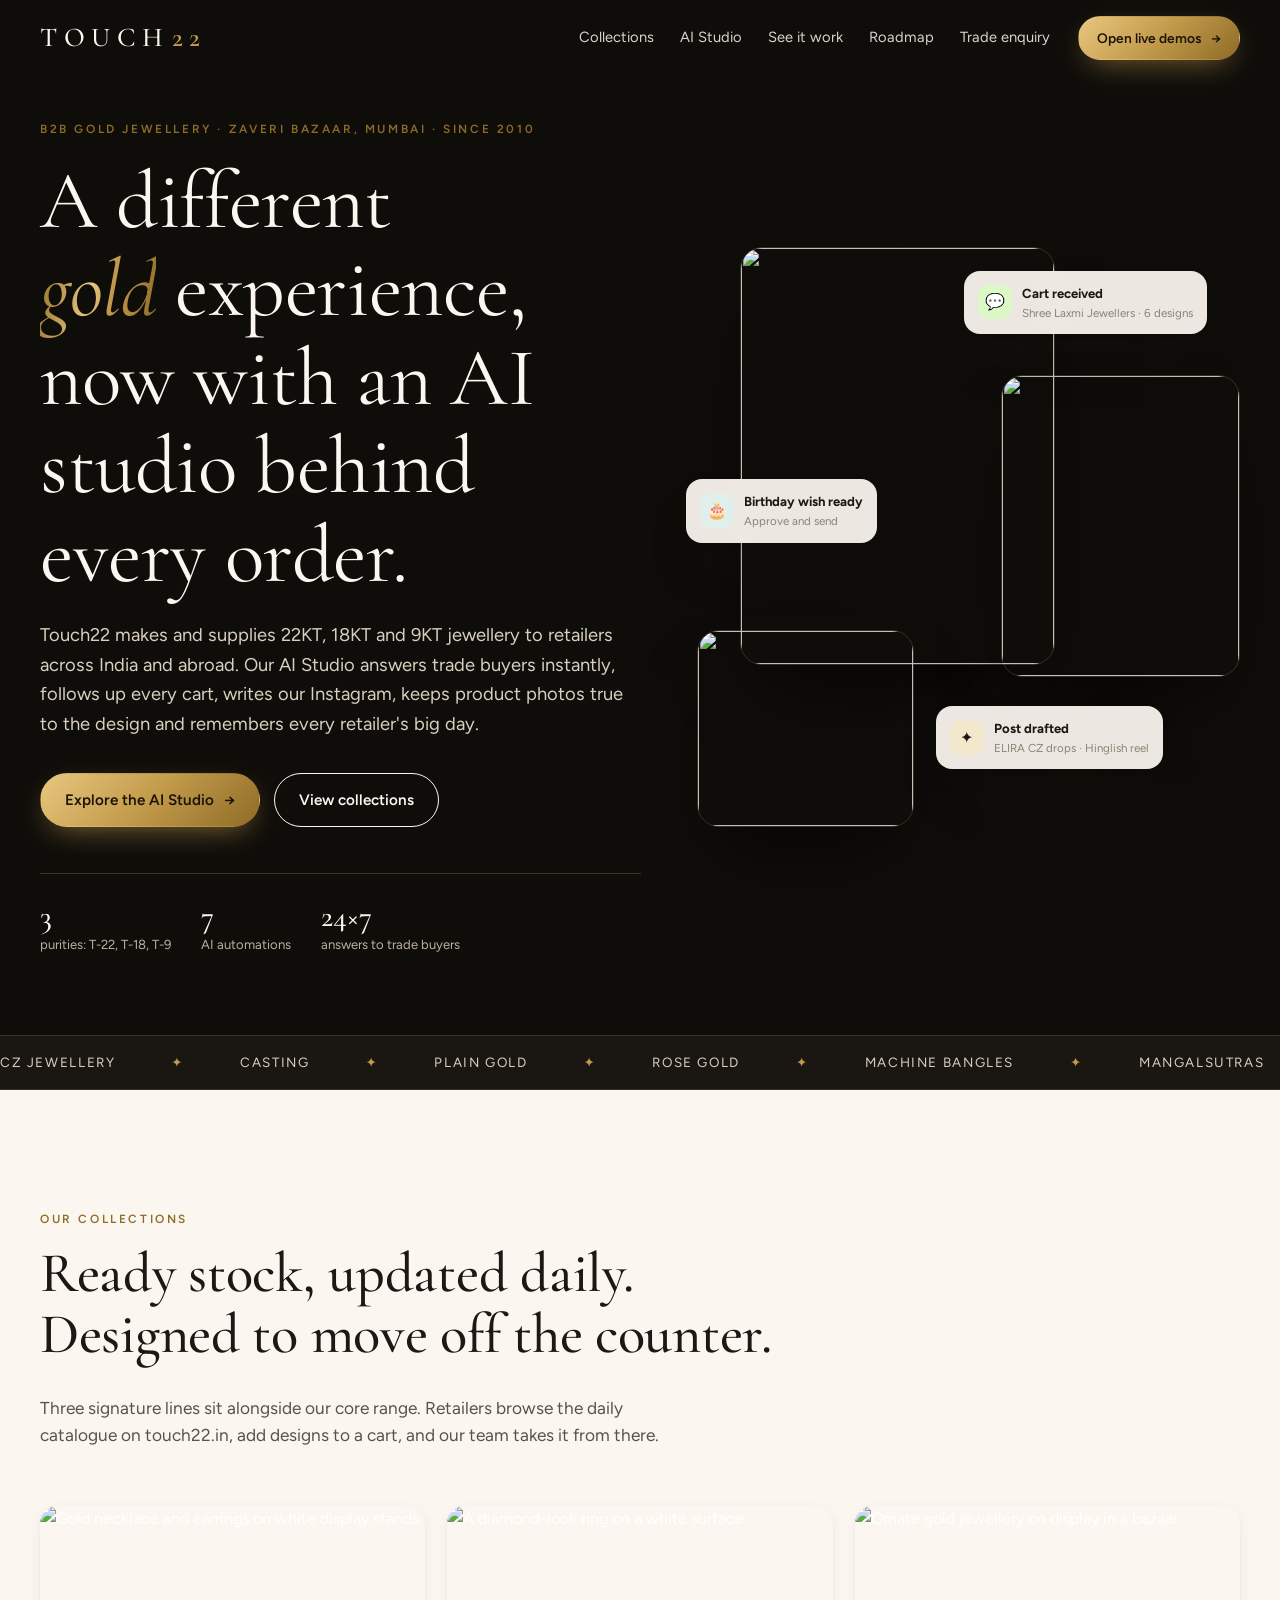
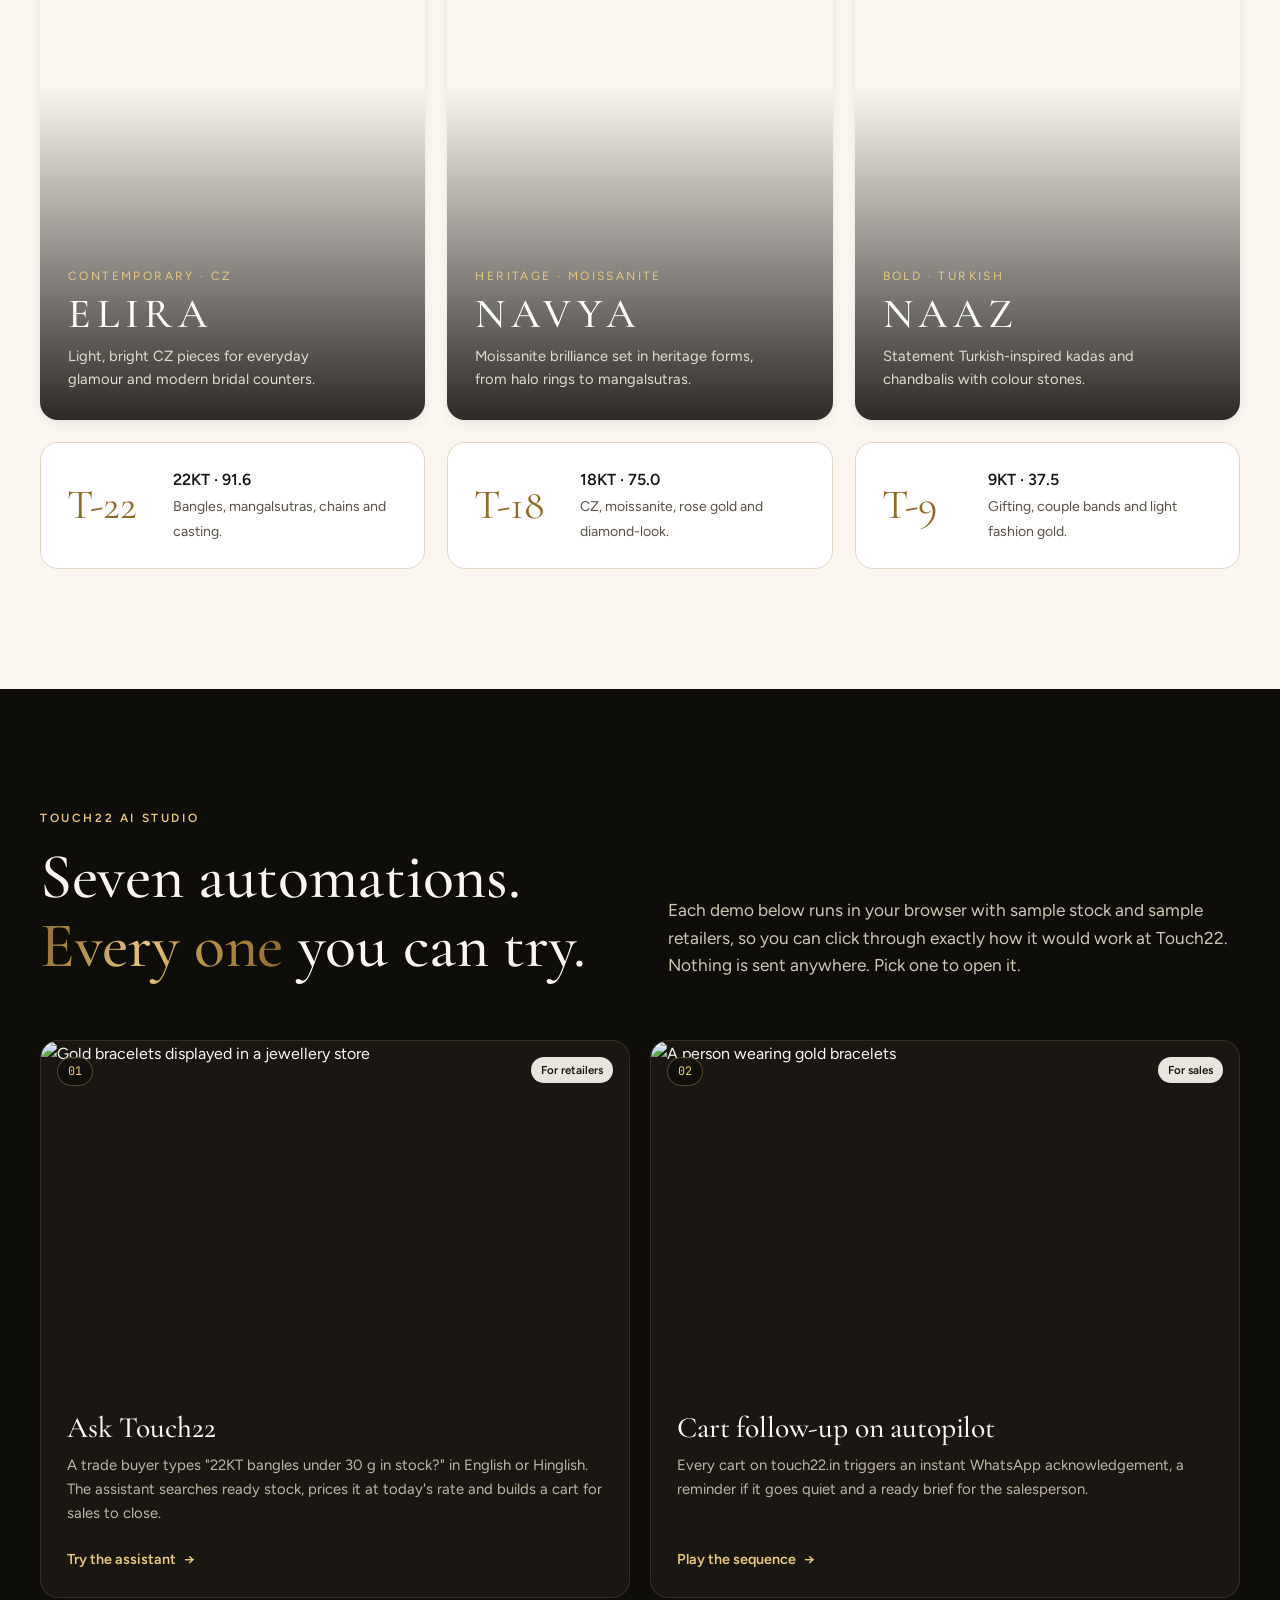
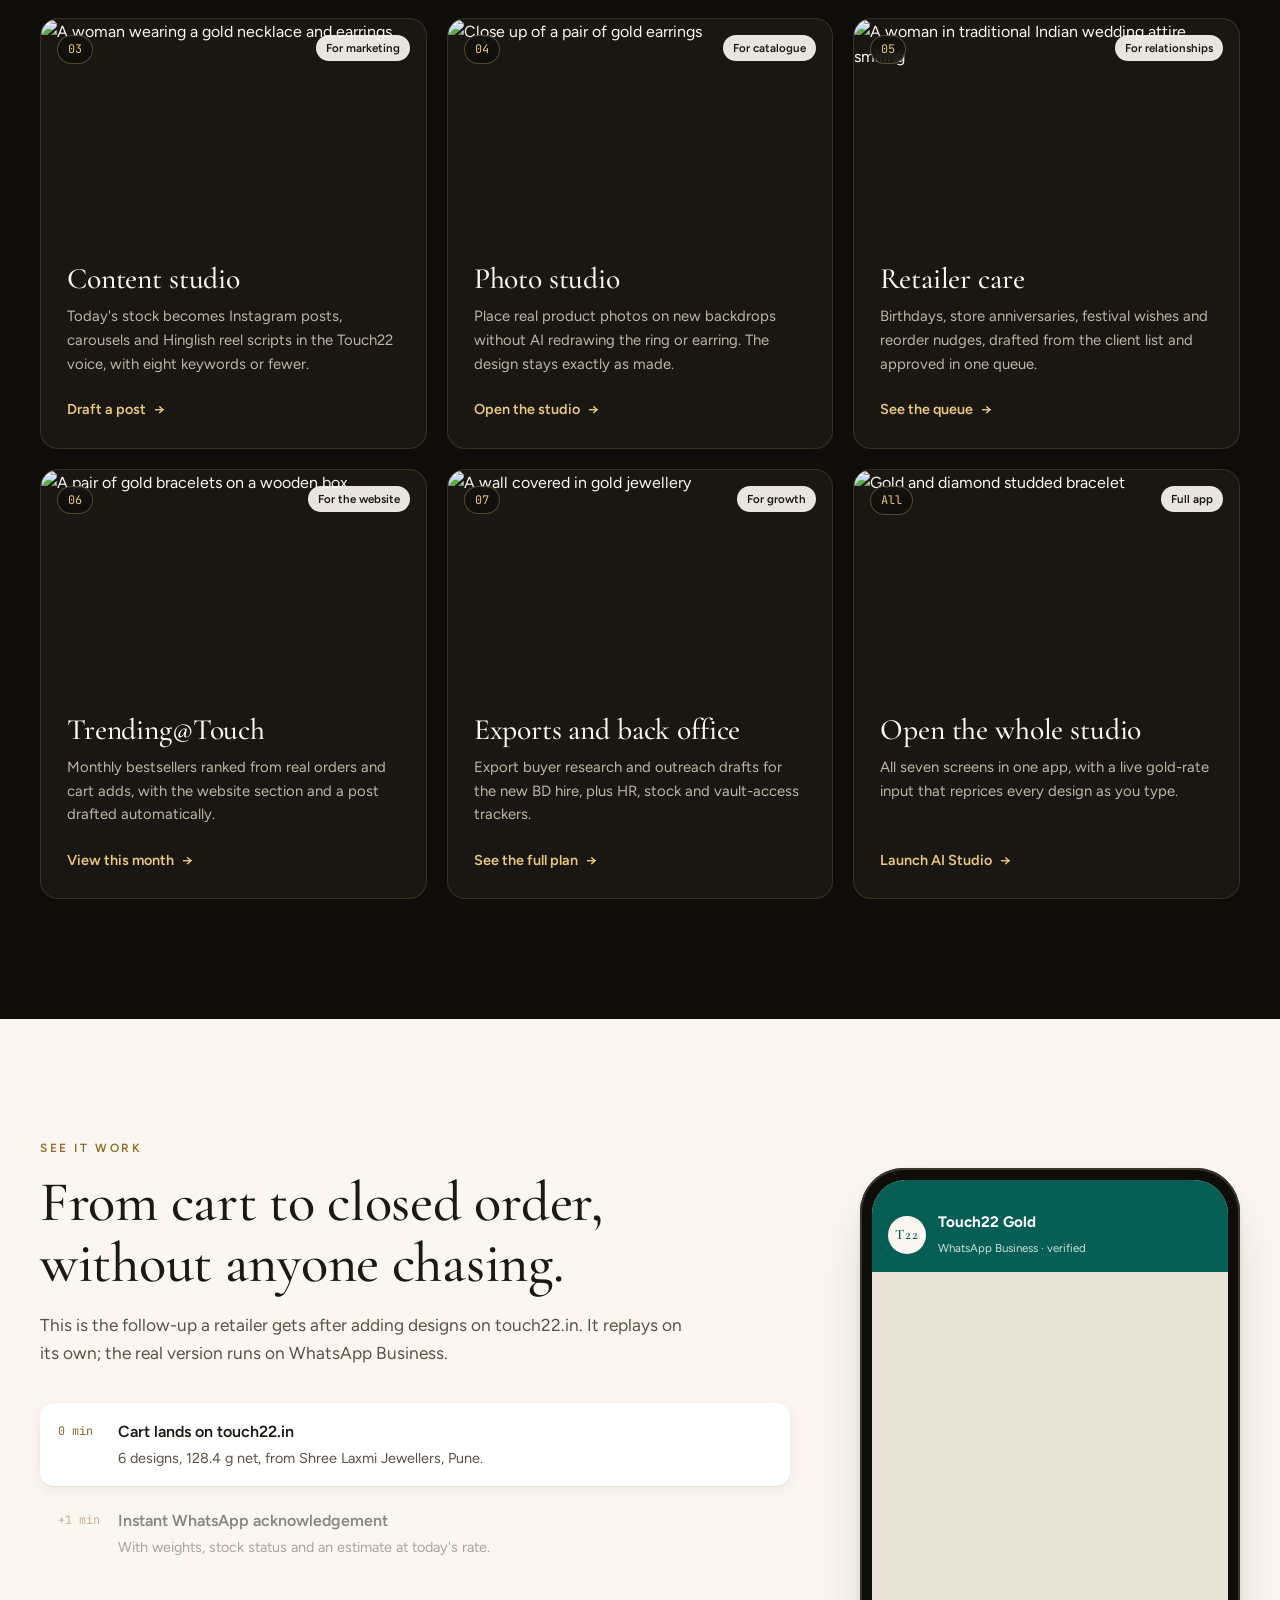
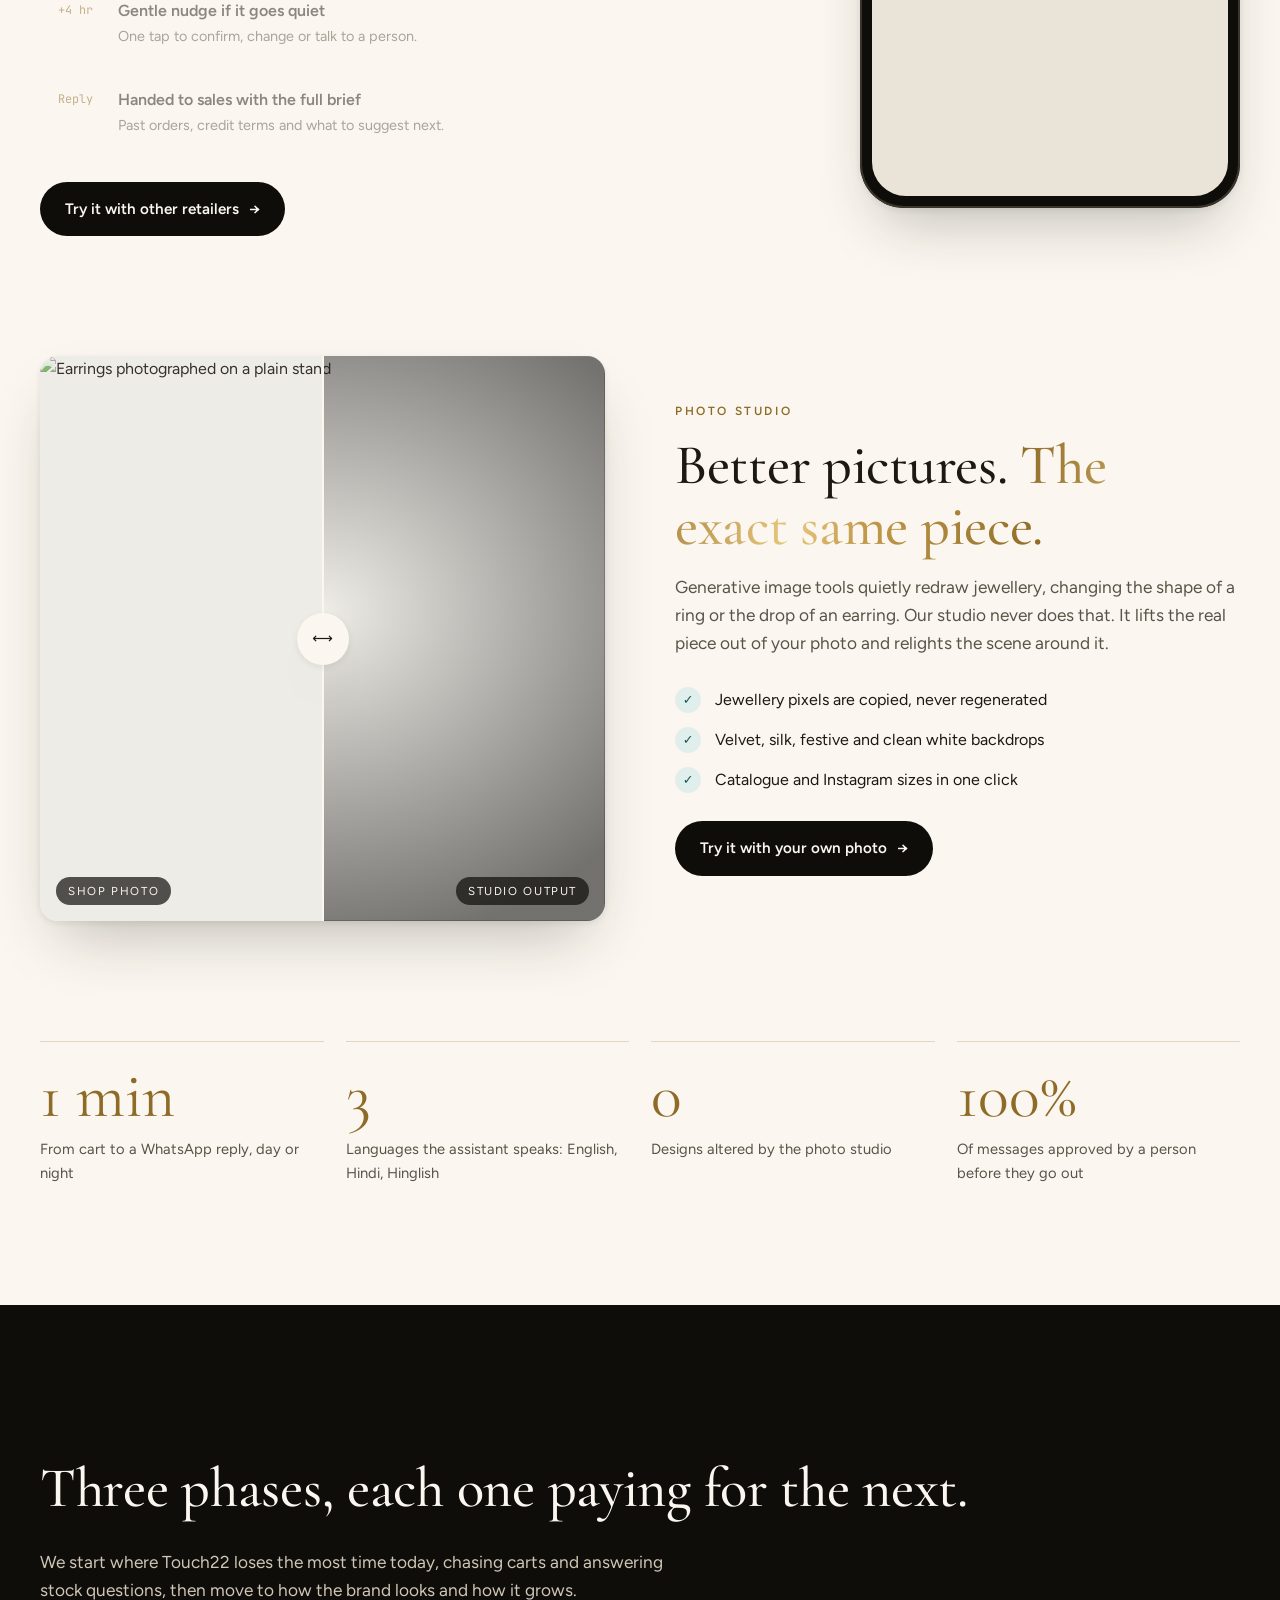
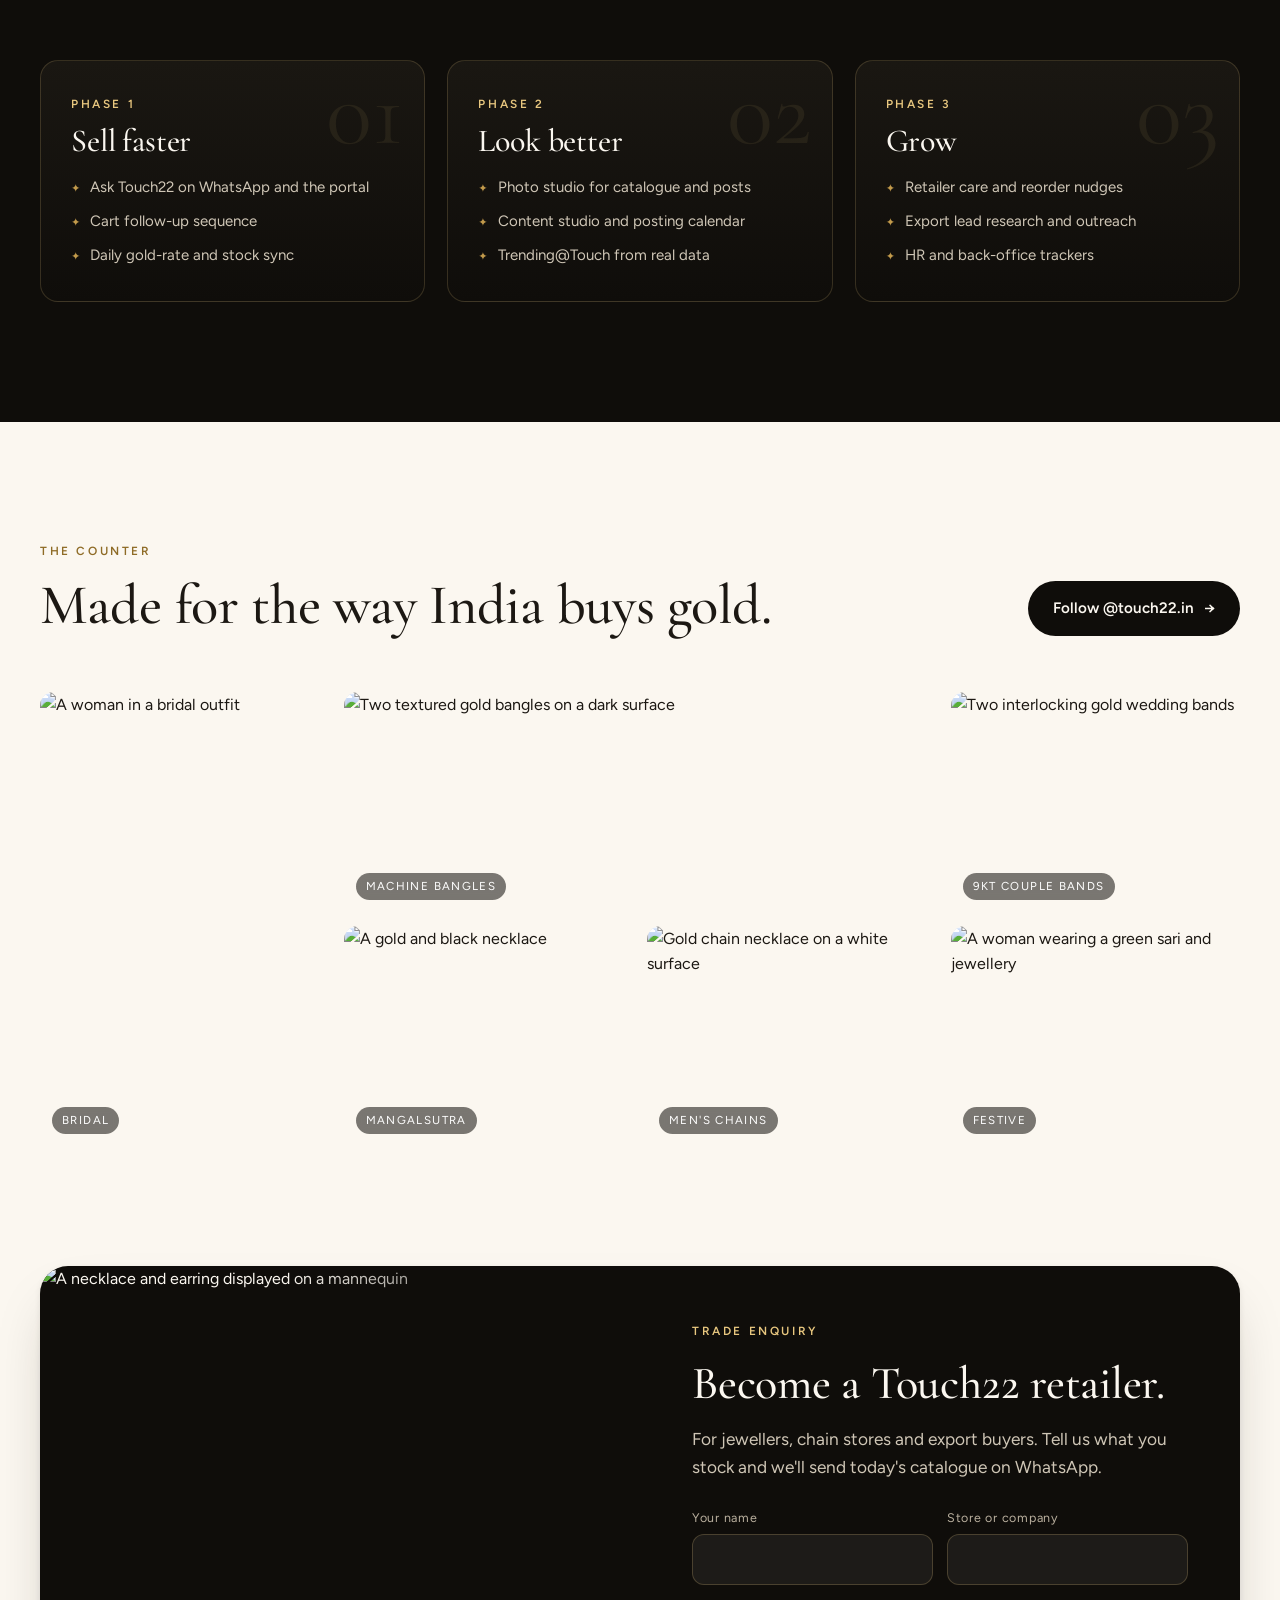
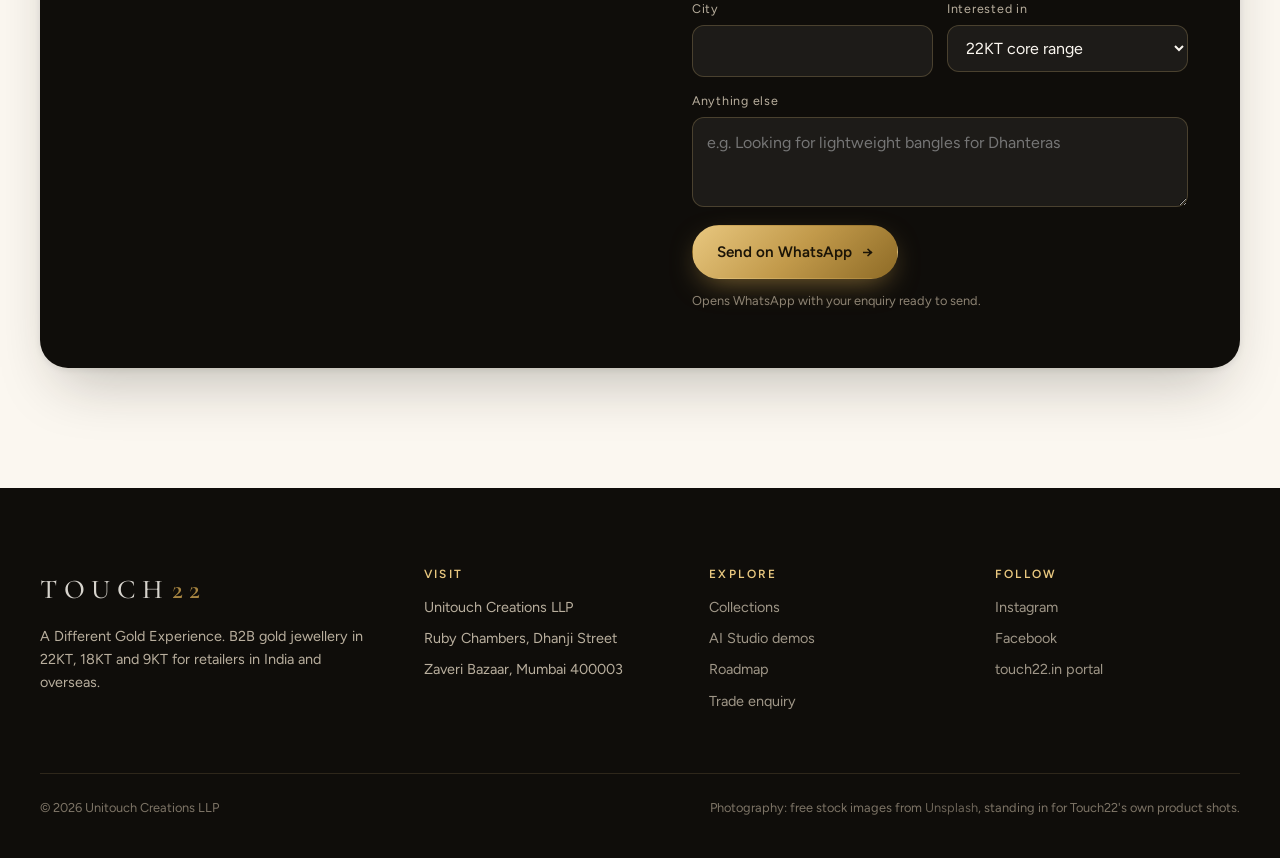
==== index.html @ 25bc56fc "Add Touch22 landing site and AI Studio demos Landing page with stock jewellery photography, collecti" ====
<!doctype html>
<html lang="en">
<head>
<meta charset="utf-8">
<meta name="viewport" content="width=device-width,initial-scale=1,viewport-fit=cover">
<title>Touch22 · A Different Gold Experience</title>
<meta name="description" content="Touch22 is a Mumbai B2B gold jewellery maker and wholesaler in 22KT, 18KT and 9KT. Explore our collections and the Touch22 AI Studio: live demos of how we automate ordering, follow-ups, content and retailer care.">
<meta name="theme-color" content="#0F0D0A">
<meta property="og:title" content="Touch22 · A Different Gold Experience">
<meta property="og:description" content="B2B gold jewellery from Zaveri Bazaar, Mumbai, with an AI studio behind every order.">
<meta property="og:image" content="https://images.unsplash.com/photo-1758995116383-f51775896add?auto=format&fit=crop&w=1200&q=80">
<link rel="icon" href="data:image/svg+xml,%3Csvg xmlns='http://www.w3.org/2000/svg' viewBox='0 0 64 64'%3E%3Crect width='64' height='64' rx='14' fill='%230F0D0A'/%3E%3Ctext x='32' y='42' font-family='Georgia' font-size='26' fill='%23E8C77F' text-anchor='middle'%3E22%3C/text%3E%3C/svg%3E">
<link rel="preconnect" href="https://fonts.googleapis.com">
<link rel="preconnect" href="https://fonts.gstatic.com" crossorigin>
<link rel="preconnect" href="https://images.unsplash.com">
<link rel="stylesheet" href="https://fonts.googleapis.com/css2?family=Cormorant+Garamond:ital,wght@0,400;0,500;0,600;1,400;1,500&family=Figtree:wght@400;500;600;700&family=JetBrains+Mono:wght@400;500&display=swap">
<link rel="stylesheet" href="assets/css/site.css">
</head>
<body>

<header class="nav" id="nav">
  <div class="wrap nav-in">
    <a href="#top" class="logo" aria-label="Touch22 home">TOUCH<b>22</b></a>
    <nav class="nav-links" id="navLinks" aria-label="Main">
      <a href="#collections">Collections</a>
      <a href="#ai-studio">AI Studio</a>
      <a href="#see-it">See it work</a>
      <a href="#roadmap">Roadmap</a>
      <a href="#enquiry">Trade enquiry</a>
      <a href="demos/" class="m-only">Open live demos →</a>
    </nav>
    <a class="btn btn-gold" href="demos/">Open live demos <span class="arr">→</span></a>
    <button class="burger" id="burger" aria-label="Open menu" aria-expanded="false" aria-controls="navLinks"><span></span><span></span></button>
  </div>
</header>

<main id="top">
<!-- HERO -->
<section class="hero">
  <div class="hero-bg" role="presentation"></div>
  <div class="wrap hero-grid">
    <div>
      <div class="eyebrow rv">B2B gold jewellery · Zaveri Bazaar, Mumbai · Since 2010</div>
      <h1 class="rv d1">A different <em class="gold-text">gold</em> experience, now with an AI studio behind every order.</h1>
      <p class="lede rv d2">Touch22 makes and supplies 22KT, 18KT and 9KT jewellery to retailers across India and abroad. Our AI Studio answers trade buyers instantly, follows up every cart, writes our Instagram, keeps product photos true to the design and remembers every retailer's big day.</p>
      <div class="hero-cta rv d3">
        <a class="btn btn-gold" href="#ai-studio">Explore the AI Studio <span class="arr">→</span></a>
        <a class="btn btn-ghost" href="#collections">View collections</a>
      </div>
      <div class="hero-meta rv d3">
        <div><b>3</b>purities: T-22, T-18, T-9</div>
        <div><b>7</b>AI automations</div>
        <div><b>24×7</b>answers to trade buyers</div>
      </div>
    </div>
    <div class="stage rv d2" aria-hidden="true">
      <div class="ph ph-a"><img src="https://images.unsplash.com/photo-1756483560049-e7b2208f99a0?auto=format&fit=crop&w=900&q=80" alt=""></div>
      <div class="ph ph-b"><img src="https://images.unsplash.com/photo-1705326453273-1c35d7dad309?auto=format&fit=crop&w=700&q=80" alt=""></div>
      <div class="ph ph-c"><img src="https://images.unsplash.com/photo-1611955167811-4711904bb9f8?auto=format&fit=crop&w=600&q=80" alt=""></div>
      <div class="float f1"><span class="ic">💬</span><div><b>Cart received</b><small>Shree Laxmi Jewellers · 6 designs</small></div></div>
      <div class="float f2"><span class="ic">✦</span><div><b>Post drafted</b><small>ELIRA CZ drops · Hinglish reel</small></div></div>
      <div class="float f3"><span class="ic">🎂</span><div><b>Birthday wish ready</b><small>Approve and send</small></div></div>
    </div>
  </div>
</section>

<div class="ticker" aria-hidden="true">
  <div class="ticker-track" id="ticker">
    <span>CZ jewellery</span><span>Casting</span><span>Plain gold</span><span>Rose gold</span><span>Machine bangles</span><span>Mangalsutras</span><span>Moissanite</span><span>Turkish jewellery</span><span>Men's collection</span><span>Ear cuffs</span><span>9KT gifting</span>
  </div>
</div>

<!-- COLLECTIONS -->
<section class="sec" id="collections">
  <div class="wrap">
    <div class="sec-head">
      <div>
        <div class="eyebrow rv">Our collections</div>
        <h2 class="rv d1">Ready stock, updated daily.<br>Designed to move off the counter.</h2>
      </div>
      <p class="lede rv d2">Three signature lines sit alongside our core range. Retailers browse the daily catalogue on touch22.in, add designs to a cart, and our team takes it from there.</p>
    </div>
    <div class="cols">
      <a class="col-card rv" href="demos/#ask">
        <img src="https://images.unsplash.com/photo-1758995115857-2de1eb6283d0?auto=format&fit=crop&w=900&q=80" alt="Gold necklace and earrings on white display stands" loading="lazy">
        <div class="col-body"><div class="tagline">Contemporary · CZ</div><h3>ELIRA</h3><p>Light, bright CZ pieces for everyday glamour and modern bridal counters.</p></div>
      </a>
      <a class="col-card rv d1" href="demos/#ask">
        <img src="https://images.unsplash.com/photo-1631982686092-e6561a853187?auto=format&fit=crop&w=900&q=80" alt="A diamond-look ring on a white surface" loading="lazy">
        <div class="col-body"><div class="tagline">Heritage · Moissanite</div><h3>NAVYA</h3><p>Moissanite brilliance set in heritage forms, from halo rings to mangalsutras.</p></div>
      </a>
      <a class="col-card rv d2" href="demos/#ask">
        <img src="https://images.unsplash.com/photo-1709295208567-ce817387e977?auto=format&fit=crop&w=900&q=80" alt="Ornate gold jewellery on display in a bazaar" loading="lazy">
        <div class="col-body"><div class="tagline">Bold · Turkish</div><h3>NAAZ</h3><p>Statement Turkish-inspired kadas and chandbalis with colour stones.</p></div>
      </a>
    </div>
    <div class="purity">
      <div class="pur rv"><div class="kt">T-22</div><div><b>22KT · 91.6</b><span>Bangles, mangalsutras, chains and casting.</span></div></div>
      <div class="pur rv d1"><div class="kt">T-18</div><div><b>18KT · 75.0</b><span>CZ, moissanite, rose gold and diamond-look.</span></div></div>
      <div class="pur rv d2"><div class="kt">T-9</div><div><b>9KT · 37.5</b><span>Gifting, couple bands and light fashion gold.</span></div></div>
    </div>
  </div>
</section>

<!-- AI STUDIO -->
<section class="sec dark on-dark" id="ai-studio">
  <div class="wrap">
    <div class="studio-intro">
      <div>
        <div class="eyebrow rv">Touch22 AI Studio</div>
        <h2 class="rv d1">Seven automations. <span class="gold-text">Every one</span> you can try.</h2>
      </div>
      <p class="lede rv d2">Each demo below runs in your browser with sample stock and sample retailers, so you can click through exactly how it would work at Touch22. Nothing is sent anywhere. Pick one to open it.</p>
    </div>

    <div class="demos" id="demoGrid">
      <a class="demo wide rv" href="demos/#ask">
        <div class="img"><img src="https://images.unsplash.com/photo-1768359666502-306694fa6fcf?auto=format&fit=crop&w=1100&q=80" alt="Gold bracelets displayed in a jewellery store" loading="lazy"><span class="num">01</span><span class="who">For retailers</span></div>
        <div class="body"><h3>Ask Touch22</h3><p>A trade buyer types "22KT bangles under 30 g in stock?" in English or Hinglish. The assistant searches ready stock, prices it at today's rate and builds a cart for sales to close.</p><span class="go">Try the assistant <span class="arr">→</span></span></div>
      </a>
      <a class="demo wide rv d1" href="demos/#flow">
        <div class="img"><img src="https://images.unsplash.com/photo-1741071520904-37ef3c0fea09?auto=format&fit=crop&w=1100&q=80" alt="A person wearing gold bracelets" loading="lazy"><span class="num">02</span><span class="who">For sales</span></div>
        <div class="body"><h3>Cart follow-up on autopilot</h3><p>Every cart on touch22.in triggers an instant WhatsApp acknowledgement, a reminder if it goes quiet and a ready brief for the salesperson.</p><span class="go">Play the sequence <span class="arr">→</span></span></div>
      </a>
      <a class="demo rv" href="demos/#content">
        <div class="img"><img src="https://images.unsplash.com/photo-1694062045776-f48d9b6de57e?auto=format&fit=crop&w=800&q=80" alt="A woman wearing a gold necklace and earrings" loading="lazy"><span class="num">03</span><span class="who">For marketing</span></div>
        <div class="body"><h3>Content studio</h3><p>Today's stock becomes Instagram posts, carousels and Hinglish reel scripts in the Touch22 voice, with eight keywords or fewer.</p><span class="go">Draft a post <span class="arr">→</span></span></div>
      </a>
      <a class="demo rv d1" href="demos/#photo">
        <div class="img"><img src="https://images.unsplash.com/photo-1705326454933-9685fc6888e1?auto=format&fit=crop&w=800&q=80" alt="Close up of a pair of gold earrings" loading="lazy"><span class="num">04</span><span class="who">For catalogue</span></div>
        <div class="body"><h3>Photo studio</h3><p>Place real product photos on new backdrops without AI redrawing the ring or earring. The design stays exactly as made.</p><span class="go">Open the studio <span class="arr">→</span></span></div>
      </a>
      <a class="demo rv d2" href="demos/#crm">
        <div class="img"><img src="https://images.unsplash.com/photo-1756483571456-6fa86cb1ae53?auto=format&fit=crop&w=800&q=80" alt="A woman in traditional Indian wedding attire smiling" loading="lazy"><span class="num">05</span><span class="who">For relationships</span></div>
        <div class="body"><h3>Retailer care</h3><p>Birthdays, store anniversaries, festival wishes and reorder nudges, drafted from the client list and approved in one queue.</p><span class="go">See the queue <span class="arr">→</span></span></div>
      </a>
      <a class="demo rv" href="demos/#trend">
        <div class="img"><img src="https://images.unsplash.com/photo-1690175867343-2af70ea57537?auto=format&fit=crop&w=800&q=80" alt="A pair of gold bracelets on a wooden box" loading="lazy"><span class="num">06</span><span class="who">For the website</span></div>
        <div class="body"><h3>Trending@Touch</h3><p>Monthly bestsellers ranked from real orders and cart adds, with the website section and a post drafted automatically.</p><span class="go">View this month <span class="arr">→</span></span></div>
      </a>
      <a class="demo rv d1" href="demos/#road">
        <div class="img"><img src="https://images.unsplash.com/photo-1654781456542-fdd1683c79c3?auto=format&fit=crop&w=800&q=80" alt="A wall covered in gold jewellery" loading="lazy"><span class="num">07</span><span class="who">For growth</span></div>
        <div class="body"><h3>Exports and back office</h3><p>Export buyer research and outreach drafts for the new BD hire, plus HR, stock and vault-access trackers.</p><span class="go">See the full plan <span class="arr">→</span></span></div>
      </a>
      <a class="demo rv d2" href="demos/">
        <div class="img"><img src="https://images.unsplash.com/photo-1611598935678-c88dca238fce?auto=format&fit=crop&w=800&q=80" alt="Gold and diamond studded bracelet" loading="lazy"><span class="num">All</span><span class="who">Full app</span></div>
        <div class="body"><h3>Open the whole studio</h3><p>All seven screens in one app, with a live gold-rate input that reprices every design as you type.</p><span class="go">Launch AI Studio <span class="arr">→</span></span></div>
      </a>
    </div>
  </div>
</section>

<!-- SEE IT WORK: WhatsApp -->
<section class="sec" id="see-it">
  <div class="wrap preview">
    <div>
      <div class="eyebrow rv">See it work</div>
      <h2 class="rv d1" style="font-size:clamp(2.2rem,4.4vw,3.6rem);margin-top:14px">From cart to closed order, without anyone chasing.</h2>
      <p class="lede rv d2" style="margin-top:18px">This is the follow-up a retailer gets after adding designs on touch22.in. It replays on its own; the real version runs on WhatsApp Business.</p>
      <ol class="steps-list" id="flowSteps">
        <li><span class="t">0 min</span><div><b>Cart lands on touch22.in</b><span>6 designs, 128.4 g net, from Shree Laxmi Jewellers, Pune.</span></div></li>
        <li><span class="t">+1 min</span><div><b>Instant WhatsApp acknowledgement</b><span>With weights, stock status and an estimate at today's rate.</span></div></li>
        <li><span class="t">+4 hr</span><div><b>Gentle nudge if it goes quiet</b><span>One tap to confirm, change or talk to a person.</span></div></li>
        <li><span class="t">Reply</span><div><b>Handed to sales with the full brief</b><span>Past orders, credit terms and what to suggest next.</span></div></li>
      </ol>
      <div style="margin-top:28px" class="rv"><a class="btn btn-dark" href="demos/#flow">Try it with other retailers <span class="arr">→</span></a></div>
    </div>
    <div class="phone rv d2" aria-label="WhatsApp conversation preview">
      <div class="screen">
        <div class="wa-top"><div class="av">T22</div><div><b>Touch22 Gold</b><small>WhatsApp Business · verified</small></div></div>
        <div class="wa-log" id="waLog" aria-live="off"></div>
      </div>
    </div>
  </div>
</section>

<!-- PHOTO STUDIO COMPARE -->
<section class="sec" style="padding-top:0">
  <div class="wrap compare-wrap">
    <div class="compare rv" id="compare">
      <div class="layer before"><img src="https://images.unsplash.com/photo-1705326453282-e4e1b78f5fea?auto=format&fit=crop&w=1000&q=80" alt="Earrings photographed on a plain stand" loading="lazy"></div>
      <div class="layer after"><img src="https://images.unsplash.com/photo-1705326453282-e4e1b78f5fea?auto=format&fit=crop&w=1000&q=80" alt="" loading="lazy" style="filter:saturate(1.15) contrast(1.08) brightness(.96)"></div>
      <div class="bar" id="cmpBar"></div><div class="knob" id="cmpKnob">⟷</div>
      <span class="lab l">Shop photo</span><span class="lab r">Studio output</span>
      <label class="sr-only" for="cmpRange">Compare before and after</label>
      <input type="range" id="cmpRange" min="0" max="100" value="50">
    </div>
    <div>
      <div class="eyebrow rv">Photo studio</div>
      <h2 class="rv d1" style="font-size:clamp(2.2rem,4.4vw,3.6rem);margin-top:14px">Better pictures. <span class="gold-text">The exact same piece.</span></h2>
      <p class="lede rv d2" style="margin-top:18px">Generative image tools quietly redraw jewellery, changing the shape of a ring or the drop of an earring. Our studio never does that. It lifts the real piece out of your photo and relights the scene around it.</p>
      <ul class="checks rv d2">
        <li>Jewellery pixels are copied, never regenerated</li>
        <li>Velvet, silk, festive and clean white backdrops</li>
        <li>Catalogue and Instagram sizes in one click</li>
      </ul>
      <div style="margin-top:28px" class="rv"><a class="btn btn-dark" href="demos/#photo">Try it with your own photo <span class="arr">→</span></a></div>
    </div>
  </div>
</section>

<!-- NUMBERS -->
<section class="sec" style="padding-top:0">
  <div class="wrap nums">
    <div class="numc rv"><b>1 min</b><span>From cart to a WhatsApp reply, day or night</span></div>
    <div class="numc rv d1"><b>3</b><span>Languages the assistant speaks: English, Hindi, Hinglish</span></div>
    <div class="numc rv d2"><b>0</b><span>Designs altered by the photo studio</span></div>
    <div class="numc rv d3"><b>100%</b><span>Of messages approved by a person before they go out</span></div>
  </div>
</section>

<!-- ROADMAP -->
<section class="sec dark on-dark" id="roadmap">
  <div class="wrap">
    <div class="sec-head">
      <div>
        <div class="eyebrow rv">How we roll it out</div>
        <h2 class="rv d1">Three phases, each one paying for the next.</h2>
      </div>
      <p class="lede rv d2">We start where Touch22 loses the most time today, chasing carts and answering stock questions, then move to how the brand looks and how it grows.</p>
    </div>
    <div class="phases">
      <div class="phase rv"><div class="eyebrow">Phase 1</div><h3>Sell faster</h3><ul><li>Ask Touch22 on WhatsApp and the portal</li><li>Cart follow-up sequence</li><li>Daily gold-rate and stock sync</li></ul></div>
      <div class="phase rv d1"><div class="eyebrow">Phase 2</div><h3>Look better</h3><ul><li>Photo studio for catalogue and posts</li><li>Content studio and posting calendar</li><li>Trending@Touch from real data</li></ul></div>
      <div class="phase rv d2"><div class="eyebrow">Phase 3</div><h3>Grow</h3><ul><li>Retailer care and reorder nudges</li><li>Export lead research and outreach</li><li>HR and back-office trackers</li></ul></div>
    </div>
  </div>
</section>

<!-- GALLERY -->
<section class="sec">
  <div class="wrap">
    <div class="sec-head">
      <div><div class="eyebrow rv">The counter</div><h2 class="rv d1">Made for the way India buys gold.</h2></div>
      <a class="btn btn-dark rv d2" href="https://www.instagram.com/touch22.in/" target="_blank" rel="noopener">Follow @touch22.in <span class="arr">→</span></a>
    </div>
    <div class="gallery">
      <figure class="tall rv"><img src="https://images.unsplash.com/photo-1740431377901-c2f28d50c759?auto=format&fit=crop&w=700&q=80" alt="A woman in a bridal outfit" loading="lazy"><figcaption>Bridal</figcaption></figure>
      <figure class="wide rv d1"><img src="https://images.unsplash.com/photo-1787769499046-8a94b2de1f62?auto=format&fit=crop&w=1100&q=80" alt="Two textured gold bangles on a dark surface" loading="lazy"><figcaption>Machine bangles</figcaption></figure>
      <figure class="rv d2"><img src="https://images.unsplash.com/photo-1622398925373-3f91b1e275f5?auto=format&fit=crop&w=600&q=80" alt="Two interlocking gold wedding bands" loading="lazy"><figcaption>9KT couple bands</figcaption></figure>
      <figure class="rv"><img src="https://images.unsplash.com/photo-1651160670627-2896ddf7822f?auto=format&fit=crop&w=600&q=80" alt="A gold and black necklace" loading="lazy"><figcaption>Mangalsutra</figcaption></figure>
      <figure class="rv d1"><img src="https://images.unsplash.com/photo-1611107683227-e9060eccd846?auto=format&fit=crop&w=600&q=80" alt="Gold chain necklace on a white surface" loading="lazy"><figcaption>Men's chains</figcaption></figure>
      <figure class="rv d2"><img src="https://images.unsplash.com/photo-1688382654723-a7366006519b?auto=format&fit=crop&w=1100&q=80" alt="A woman wearing a green sari and jewellery" loading="lazy"><figcaption>Festive</figcaption></figure>
    </div>
  </div>
</section>

<!-- ENQUIRY -->
<section class="sec" id="enquiry" style="padding-top:0">
  <div class="wrap">
    <div class="enquiry on-dark rv">
      <div class="enq-img"><img src="https://images.unsplash.com/photo-1722410180687-b05b50922362?auto=format&fit=crop&w=1000&q=80" alt="A necklace and earring displayed on a mannequin" loading="lazy"></div>
      <form class="enq-form" id="enqForm" novalidate>
        <div class="eyebrow">Trade enquiry</div>
        <h2>Become a Touch22 retailer.</h2>
        <p class="lede">For jewellers, chain stores and export buyers. Tell us what you stock and we'll send today's catalogue on WhatsApp.</p>
        <div class="fields">
          <div class="fld"><label for="eName">Your name</label><input id="eName" required autocomplete="name"></div>
          <div class="fld"><label for="eStore">Store or company</label><input id="eStore" required autocomplete="organization"></div>
          <div class="fld"><label for="eCity">City</label><input id="eCity" autocomplete="address-level2"></div>
          <div class="fld"><label for="eInt">Interested in</label><select id="eInt"><option>22KT core range</option><option>ELIRA (CZ)</option><option>NAVYA (Moissanite)</option><option>NAAZ (Turkish)</option><option>Men's collection</option><option>9KT gifting</option><option>Export enquiry</option></select></div>
          <div class="fld full"><label for="eMsg">Anything else</label><textarea id="eMsg" placeholder="e.g. Looking for lightweight bangles for Dhanteras"></textarea></div>
        </div>
        <div style="display:flex;gap:12px;align-items:center;flex-wrap:wrap"><button class="btn btn-gold" type="submit">Send on WhatsApp <span class="arr">→</span></button><span class="form-note">Opens WhatsApp with your enquiry ready to send.</span></div>
      </form>
    </div>
  </div>
</section>
</main>

<footer>
  <div class="wrap">
    <div class="foot">
      <div>
        <a href="#top" class="logo">TOUCH<b>22</b></a>
        <p>A Different Gold Experience. B2B gold jewellery in 22KT, 18KT and 9KT for retailers in India and overseas.</p>
      </div>
      <div><h4>Visit</h4><ul><li>Unitouch Creations LLP</li><li>Ruby Chambers, Dhanji Street</li><li>Zaveri Bazaar, Mumbai 400003</li></ul></div>
      <div><h4>Explore</h4><ul><li><a href="#collections">Collections</a></li><li><a href="demos/">AI Studio demos</a></li><li><a href="#roadmap">Roadmap</a></li><li><a href="#enquiry">Trade enquiry</a></li></ul></div>
      <div><h4>Follow</h4><ul><li><a href="https://www.instagram.com/touch22.in/" target="_blank" rel="noopener">Instagram</a></li><li><a href="https://www.facebook.com/touch22gold/" target="_blank" rel="noopener">Facebook</a></li><li><a href="https://touch22.in" target="_blank" rel="noopener">touch22.in portal</a></li></ul></div>
    </div>
    <div class="foot-b"><span>© <span id="yr">2026</span> Unitouch Creations LLP</span><span>Photography: free stock images from <a href="https://unsplash.com/s/photos/gold-jewellery" target="_blank" rel="noopener">Unsplash</a>, standing in for Touch22's own product shots.</span></div>
  </div>
</footer>

<div class="toast" id="toast" role="status"></div>
<script src="assets/js/site.js"></script>
</body>
</html>
---- assets/css/site.css ----
/* Touch22 — landing site styles. Ivory and onyx with a warm 22KT gold accent. */
:root{
  --ivory:#FBF7F0; --ivory-2:#F3ECE0; --sand:#E6DBC8; --line:#E2D6C2;
  --onyx:#0F0D0A; --onyx-2:#1A1712; --onyx-3:#26221B;
  --ink:#1C1813; --ink-2:#5A5246; --ink-3:#8D8373;
  --gold:#C29A4B; --gold-hi:#E8C77F; --gold-lo:#8E6B26; --gold-ink:#6E5016;
  --peacock:#0E5A54; --peacock-hi:#4FB3A8;
  --wa:#DCF8C6; --wa-head:#075E54; --wa-bg:#EAE3D8;
  --radius:18px;
  --shadow-s:0 1px 2px rgba(28,24,19,.06),0 4px 14px rgba(28,24,19,.06);
  --shadow-l:0 2px 6px rgba(28,24,19,.08),0 30px 60px -20px rgba(28,24,19,.28);
  --f-display:"Cormorant Garamond","Cormorant",Georgia,"Times New Roman",serif;
  --f-body:"Figtree","Segoe UI",system-ui,-apple-system,sans-serif;
  --f-mono:"JetBrains Mono",ui-monospace,Menlo,monospace;
  --ease:cubic-bezier(.2,.7,.2,1);
  color-scheme:light;
}
*{box-sizing:border-box}
html{scroll-behavior:smooth;scroll-padding-top:84px}
body{margin:0;background:var(--ivory);color:var(--ink);font-family:var(--f-body);font-size:16px;line-height:1.6;-webkit-font-smoothing:antialiased;overflow-x:hidden}
img{max-width:100%;display:block}
a{color:inherit}
h1,h2,h3,h4{font-family:var(--f-display);font-weight:500;line-height:1.08;margin:0;letter-spacing:-.005em;text-wrap:balance}
p{margin:0}
button,input,select,textarea{font:inherit;color:inherit}
:focus-visible{outline:2px solid var(--gold);outline-offset:3px;border-radius:4px}
.wrap{max-width:1240px;margin:0 auto;padding-inline:max(20px,env(safe-area-inset-left,0px))}
.eyebrow{font-size:.74rem;letter-spacing:.22em;text-transform:uppercase;font-weight:600;color:var(--gold-lo)}
.on-dark .eyebrow{color:var(--gold-hi)}
.lede{font-size:1.08rem;color:var(--ink-2);max-width:60ch}
.on-dark .lede{color:#CFC6B6}
.gold-text{background:linear-gradient(100deg,var(--gold-lo),var(--gold-hi) 45%,var(--gold) 60%,var(--gold-lo));-webkit-background-clip:text;background-clip:text;color:transparent}
.sr-only{position:absolute;width:1px;height:1px;overflow:hidden;clip:rect(0 0 0 0);white-space:nowrap}

/* Buttons */
.btn{display:inline-flex;align-items:center;gap:10px;padding:14px 24px;border-radius:999px;border:1px solid transparent;font-weight:600;font-size:.95rem;text-decoration:none;cursor:pointer;transition:transform .25s var(--ease),box-shadow .25s var(--ease),background .25s}
.btn:hover{transform:translateY(-2px)}
.btn-gold{background:linear-gradient(135deg,var(--gold-hi),var(--gold) 50%,var(--gold-lo));color:#1B1407;box-shadow:0 10px 30px -10px rgba(194,154,75,.7)}
.btn-gold:hover{box-shadow:0 16px 36px -12px rgba(194,154,75,.9)}
.btn-ghost{border-color:currentColor;background:transparent}
.btn-dark{background:var(--onyx);color:var(--ivory)}
.btn .arr{transition:transform .25s var(--ease)}
.btn:hover .arr{transform:translateX(4px)}

/* Nav */
.nav{position:fixed;inset:0 0 auto;z-index:50;transition:background .3s,box-shadow .3s,color .3s;color:var(--ivory)}
.nav.solid{background:rgba(251,247,240,.86);backdrop-filter:saturate(1.4) blur(14px);-webkit-backdrop-filter:saturate(1.4) blur(14px);color:var(--ink);box-shadow:0 1px 0 var(--line)}
.nav-in{display:flex;align-items:center;gap:28px;height:76px}
.logo{font-family:var(--f-display);font-size:1.7rem;letter-spacing:.24em;text-decoration:none;font-weight:500;display:flex;align-items:baseline;gap:2px}
.logo b{font-weight:600;color:var(--gold)}
.nav-links{display:flex;gap:26px;margin-left:auto;font-size:.92rem}
.nav-links a{text-decoration:none;opacity:.85;position:relative;padding-block:6px}
.nav-links a::after{content:"";position:absolute;left:0;right:0;bottom:0;height:1px;background:var(--gold);transform:scaleX(0);transform-origin:left;transition:transform .3s var(--ease)}
.nav-links a:hover{opacity:1}.nav-links a:hover::after{transform:scaleX(1)}
.nav .btn{padding:10px 18px;font-size:.86rem}
.m-only{display:none}
.burger{display:none;margin-left:auto;background:none;border:0;width:44px;height:44px;cursor:pointer;color:inherit}
.burger span{display:block;width:22px;height:1.5px;background:currentColor;margin:6px auto;transition:transform .3s}
.menu-open .burger span:first-child{transform:translateY(3.75px) rotate(45deg)}
.menu-open .burger span:last-child{transform:translateY(-3.75px) rotate(-45deg)}

/* Hero */
.hero{position:relative;min-height:100svh;display:flex;align-items:center;background:var(--onyx);color:var(--ivory);overflow:hidden;padding:120px 0 80px}
.hero-bg{position:absolute;inset:0;background:url("https://images.unsplash.com/photo-1758995116383-f51775896add?auto=format&fit=crop&w=2000&q=80") center/cover no-repeat;opacity:.42;transform:scale(1.06);animation:slowzoom 24s ease-in-out infinite alternate}
.hero::after{content:"";position:absolute;inset:0;background:radial-gradient(120% 90% at 85% 40%,rgba(15,13,10,.1),rgba(15,13,10,.85) 62%),linear-gradient(180deg,rgba(15,13,10,.4),rgba(15,13,10,0) 30%,rgba(15,13,10,.9))}
@keyframes slowzoom{to{transform:scale(1.14) translate(-1%,-1%)}}
.hero-grid{position:relative;z-index:2;display:grid;grid-template-columns:minmax(0,1.05fr) minmax(0,.95fr);gap:56px;align-items:center}
.hero h1{font-size:clamp(2.8rem,6.4vw,5.6rem);font-weight:400;margin:18px 0 22px}
.hero h1 em{font-style:italic}
.hero .lede{color:#D8CFBF;font-size:1.15rem}
.hero-cta{display:flex;gap:14px;flex-wrap:wrap;margin-top:34px}
.hero-meta{display:flex;gap:30px;flex-wrap:wrap;margin-top:46px;padding-top:26px;border-top:1px solid rgba(232,199,127,.22)}
.hero-meta div{font-size:.82rem;color:#B9AF9E}
.hero-meta b{display:block;font-family:var(--f-display);font-size:1.9rem;font-weight:500;color:var(--ivory);line-height:1.1}

.stage{position:relative;height:580px}
.stage .ph{position:absolute;border-radius:22px;overflow:hidden;box-shadow:0 40px 80px -30px rgba(0,0,0,.8);border:1px solid rgba(232,199,127,.18)}
.stage .ph img{width:100%;height:100%;object-fit:cover}
.ph-a{left:8%;top:0;width:58%;height:72%}
.ph-b{right:0;top:22%;width:44%;height:52%}
.ph-c{left:0;bottom:0;width:40%;height:34%}
.float{position:absolute;z-index:3;background:rgba(251,247,240,.94);color:var(--ink);border-radius:16px;padding:12px 14px;box-shadow:var(--shadow-l);font-size:.82rem;display:flex;gap:10px;align-items:center;backdrop-filter:blur(8px);animation:bob 6s ease-in-out infinite}
.float .ic{width:34px;height:34px;border-radius:10px;display:grid;place-items:center;flex:none;font-size:1rem}
.float small{display:block;color:var(--ink-3);font-size:.72rem}
.f1{right:6%;top:4%}.f1 .ic{background:#DCF8C6}
.f2{left:44%;bottom:10%;animation-delay:-2s}.f2 .ic{background:#F4E8CC}
.f3{left:-2%;top:40%;animation-delay:-4s}.f3 .ic{background:#E1EFEC}
@keyframes bob{50%{transform:translateY(-10px)}}

/* Ticker */
.ticker{background:var(--onyx-2);color:#D8CFBF;border-block:1px solid rgba(232,199,127,.15);overflow:hidden;white-space:nowrap}
.ticker-track{display:inline-flex;gap:56px;padding:16px 0;animation:marq 38s linear infinite}
.ticker span{font-size:.84rem;letter-spacing:.12em;text-transform:uppercase;display:inline-flex;align-items:center;gap:56px}
.ticker span::after{content:"✦";color:var(--gold)}
@keyframes marq{to{transform:translateX(-50%)}}

/* Sections */
section{position:relative}
.sec{padding:120px 0}
.sec-head{display:flex;justify-content:space-between;align-items:flex-end;gap:30px;flex-wrap:wrap;margin-bottom:56px}
.sec-head h2{font-size:clamp(2.2rem,4.4vw,3.6rem);margin-top:14px}
.dark{background:var(--onyx);color:var(--ivory)}

/* Collections */
.cols{display:grid;grid-template-columns:repeat(3,minmax(0,1fr));gap:22px}
.col-card{position:relative;border-radius:var(--radius);overflow:hidden;aspect-ratio:3/4;color:#fff;text-decoration:none;isolation:isolate;box-shadow:var(--shadow-s)}
.col-card img{position:absolute;inset:0;width:100%;height:100%;object-fit:cover;transition:transform 1.2s var(--ease);z-index:-2}
.col-card::before{content:"";position:absolute;inset:0;background:linear-gradient(180deg,rgba(0,0,0,0) 35%,rgba(10,8,5,.86));z-index:-1}
.col-card:hover img{transform:scale(1.07)}
.col-body{position:absolute;left:0;right:0;bottom:0;padding:28px}
.col-body .tagline{font-size:.75rem;letter-spacing:.2em;text-transform:uppercase;color:var(--gold-hi)}
.col-body h3{font-size:2.6rem;letter-spacing:.14em;margin:6px 0 8px;font-weight:500}
.col-body p{font-size:.92rem;color:#E4DCCF;max-width:32ch}
.purity{display:grid;grid-template-columns:repeat(3,minmax(0,1fr));gap:22px;margin-top:22px}
.pur{border:1px solid var(--line);border-radius:var(--radius);padding:24px 26px;background:#fff;display:flex;gap:18px;align-items:center}
.pur .kt{font-family:var(--f-display);font-size:2.6rem;line-height:1;color:var(--gold-lo);min-width:88px}
.pur b{display:block;font-weight:600}
.pur span{font-size:.88rem;color:var(--ink-2)}
.cats{display:flex;flex-wrap:wrap;gap:10px;margin-top:30px}
.cats span{border:1px solid var(--line);border-radius:999px;padding:8px 16px;font-size:.88rem;background:#fff;color:var(--ink-2)}

/* AI Studio */
.studio-intro{display:grid;grid-template-columns:minmax(0,1fr) minmax(0,1fr);gap:56px;align-items:end;margin-bottom:60px}
.studio-intro h2{font-size:clamp(2.4rem,5vw,4.2rem);margin-top:14px}
.demos{display:grid;grid-template-columns:repeat(12,minmax(0,1fr));gap:20px}
.demo{grid-column:span 4;position:relative;border-radius:var(--radius);overflow:hidden;background:var(--onyx-2);border:1px solid rgba(232,199,127,.14);text-decoration:none;color:var(--ivory);display:flex;flex-direction:column;transition:transform .45s var(--ease),border-color .45s,box-shadow .45s}
.demo:hover{transform:translateY(-6px);border-color:rgba(232,199,127,.5);box-shadow:0 30px 60px -30px rgba(194,154,75,.45)}
.demo.wide{grid-column:span 6}
.demo .img{aspect-ratio:16/10;overflow:hidden;position:relative}
.demo .img img{width:100%;height:100%;object-fit:cover;transition:transform 1s var(--ease);filter:saturate(.95)}
.demo:hover .img img{transform:scale(1.06)}
.demo .img::after{content:"";position:absolute;inset:0;background:linear-gradient(180deg,rgba(26,23,18,0) 50%,var(--onyx-2))}
.demo .num{position:absolute;top:16px;left:16px;z-index:2;font-family:var(--f-mono);font-size:.74rem;background:rgba(15,13,10,.7);border:1px solid rgba(232,199,127,.3);color:var(--gold-hi);padding:4px 10px;border-radius:999px;backdrop-filter:blur(6px)}
.demo .who{position:absolute;top:16px;right:16px;z-index:2;font-size:.72rem;background:rgba(251,247,240,.92);color:var(--ink);padding:4px 10px;border-radius:999px;font-weight:600}
.demo .body{padding:4px 26px 26px;display:flex;flex-direction:column;gap:10px;flex:1}
.demo h3{font-size:1.85rem}
.demo p{font-size:.93rem;color:#BFB5A4}
.demo .go{margin-top:auto;padding-top:12px;font-weight:600;font-size:.9rem;color:var(--gold-hi);display:flex;align-items:center;gap:8px}
.demo .go .arr{transition:transform .3s var(--ease)}
.demo:hover .go .arr{transform:translateX(6px)}
.demo.soon{opacity:.85}
.demo.soon .go{color:#8D8373}

/* Live preview: WhatsApp phone */
.preview{display:grid;grid-template-columns:minmax(0,1fr) 380px;gap:70px;align-items:center}
.steps-list{list-style:none;margin:36px 0 0;padding:0;display:flex;flex-direction:column;gap:6px}
.steps-list li{display:grid;grid-template-columns:44px minmax(0,1fr);gap:16px;padding:16px 18px;border-radius:14px;transition:background .4s,opacity .4s;opacity:.5}
.steps-list li.on{opacity:1;background:#fff;box-shadow:var(--shadow-s)}
.steps-list .t{font-family:var(--f-mono);font-size:.74rem;color:var(--gold-lo);padding-top:3px}
.steps-list b{display:block;font-weight:600}
.steps-list span{font-size:.9rem;color:var(--ink-2)}
.phone{width:100%;max-width:380px;margin:0 auto;height:640px;border-radius:44px;background:var(--onyx);padding:12px;box-shadow:var(--shadow-l),inset 0 0 0 2px #3a342a}
.screen{height:100%;border-radius:34px;overflow:hidden;display:flex;flex-direction:column;background:var(--wa-bg)}
.wa-top{background:var(--wa-head);color:#fff;padding:30px 16px 12px;display:flex;gap:12px;align-items:center}
.wa-top .av{width:38px;height:38px;border-radius:50%;background:var(--ivory);color:var(--wa-head);display:grid;place-items:center;font-family:var(--f-display);font-weight:600;font-size:.9rem;letter-spacing:.06em}
.wa-top b{display:block;font-size:.95rem}
.wa-top small{font-size:.72rem;opacity:.8}
.wa-log{flex:1;overflow:hidden;padding:14px 12px;display:flex;flex-direction:column;gap:8px;justify-content:flex-end}
.bub{max-width:84%;padding:8px 11px 5px;border-radius:10px;font-size:.84rem;line-height:1.42;background:#fff;box-shadow:0 1px 1px rgba(0,0,0,.08);animation:pop .45s var(--ease) both;white-space:pre-line}
.bub.out{align-self:flex-end;background:var(--wa)}
.bub .tm{display:block;text-align:right;font-size:.64rem;color:#7a8a80;margin-top:2px}
.bub .chips{display:flex;gap:6px;margin-top:8px;flex-wrap:wrap}
.bub .chips i{font-style:normal;font-size:.74rem;border:1px solid #128C7E;color:#128C7E;border-radius:8px;padding:3px 9px}
.bub img{border-radius:6px;margin-bottom:6px;aspect-ratio:4/3;object-fit:cover;width:100%}
.typing{align-self:flex-start;background:#fff;border-radius:10px;padding:10px 14px;display:flex;gap:4px}
.typing i{width:6px;height:6px;border-radius:50%;background:#9aa;animation:blink 1s infinite}
.typing i:nth-child(2){animation-delay:.15s}.typing i:nth-child(3){animation-delay:.3s}
@keyframes blink{50%{opacity:.25}}
@keyframes pop{from{opacity:0;transform:translateY(10px) scale(.97)}}

/* Photo-studio compare slider */
.compare-wrap{display:grid;grid-template-columns:minmax(0,1fr) minmax(0,1fr);gap:70px;align-items:center}
.compare{position:relative;aspect-ratio:1/1;border-radius:var(--radius);overflow:hidden;box-shadow:var(--shadow-l);user-select:none;touch-action:pan-y}
.compare .layer{position:absolute;inset:0}
.compare .layer img{width:100%;height:100%;object-fit:cover}
.compare .before img{filter:grayscale(.15) brightness(1.18) contrast(.8) sepia(.12)}
.compare .before{background:#EEECE7}
.compare .after{clip-path:inset(0 0 0 50%)}
.compare .after::before{content:"";position:absolute;inset:0;background:radial-gradient(70% 60% at 50% 45%,rgba(232,199,127,.0),rgba(15,13,10,.55));z-index:1;pointer-events:none}
.compare .bar{position:absolute;top:0;bottom:0;left:50%;width:2px;background:var(--ivory);z-index:3;transform:translateX(-1px)}
.compare .knob{position:absolute;top:50%;left:50%;z-index:4;width:52px;height:52px;border-radius:50%;background:var(--ivory);transform:translate(-50%,-50%);display:grid;place-items:center;box-shadow:var(--shadow-l);font-size:.9rem;color:var(--ink);cursor:ew-resize}
.compare .lab{position:absolute;bottom:16px;z-index:3;font-size:.72rem;letter-spacing:.14em;text-transform:uppercase;background:rgba(15,13,10,.7);color:var(--ivory);padding:5px 12px;border-radius:999px}
.compare .lab.l{left:16px}.compare .lab.r{right:16px}
.compare input{position:absolute;inset:0;width:100%;height:100%;opacity:0;cursor:ew-resize;z-index:5;margin:0}
.checks{list-style:none;padding:0;margin:30px 0 0;display:flex;flex-direction:column;gap:14px}
.checks li{display:flex;gap:14px;align-items:flex-start}
.checks li::before{content:"✓";flex:none;width:26px;height:26px;border-radius:50%;background:#E1EFEC;color:var(--peacock);display:grid;place-items:center;font-weight:700;font-size:.8rem}

/* Phases */
.phases{display:grid;grid-template-columns:repeat(3,minmax(0,1fr));gap:22px;counter-reset:ph}
.phase{border:1px solid rgba(232,199,127,.18);border-radius:var(--radius);padding:34px 30px;background:linear-gradient(180deg,var(--onyx-2),var(--onyx));position:relative;overflow:hidden}
.phase::before{counter-increment:ph;content:"0" counter(ph);position:absolute;right:20px;top:4px;font-family:var(--f-display);font-size:6rem;color:rgba(232,199,127,.08);line-height:1}
.phase h3{font-size:2rem;margin:10px 0 16px}
.phase ul{list-style:none;padding:0;margin:0;display:flex;flex-direction:column;gap:10px;color:#CFC6B6;font-size:.94rem}
.phase li{display:flex;gap:10px}
.phase li::before{content:"✦";color:var(--gold);font-size:.7rem;padding-top:5px}

/* Numbers */
.nums{display:grid;grid-template-columns:repeat(4,minmax(0,1fr));gap:22px}
.numc{border-top:1px solid var(--line);padding-top:22px}
.numc b{display:block;font-family:var(--f-display);font-size:clamp(2.6rem,5vw,4rem);font-weight:400;line-height:1;color:var(--gold-lo)}
.numc span{display:block;margin-top:10px;font-size:.92rem;color:var(--ink-2)}

/* Gallery */
.gallery{display:grid;grid-template-columns:repeat(4,minmax(0,1fr));grid-auto-rows:220px;gap:14px}
.gallery figure{margin:0;border-radius:14px;overflow:hidden;position:relative}
.gallery figure img{width:100%;height:100%;object-fit:cover;transition:transform 1s var(--ease)}
.gallery figure:hover img{transform:scale(1.06)}
.gallery .tall{grid-row:span 2}
.gallery .wide{grid-column:span 2}
.gallery figcaption{position:absolute;left:12px;bottom:12px;font-size:.72rem;letter-spacing:.12em;text-transform:uppercase;color:#fff;background:rgba(15,13,10,.55);padding:4px 10px;border-radius:999px;backdrop-filter:blur(4px)}

/* Enquiry */
.enquiry{display:grid;grid-template-columns:minmax(0,1fr) minmax(0,1fr);border-radius:28px;overflow:hidden;background:var(--onyx);color:var(--ivory);box-shadow:var(--shadow-l)}
.enq-img{position:relative;min-height:520px}
.enq-img img{position:absolute;inset:0;width:100%;height:100%;object-fit:cover}
.enq-img::after{content:"";position:absolute;inset:0;background:linear-gradient(90deg,rgba(15,13,10,0) 40%,var(--onyx))}
.enq-form{padding:56px 52px;display:flex;flex-direction:column;gap:18px}
.enq-form h2{font-size:clamp(2rem,3.6vw,3rem)}
.fields{display:grid;grid-template-columns:minmax(0,1fr) minmax(0,1fr);gap:14px;margin-top:8px}
.fields .full{grid-column:1/-1}
.fld{display:flex;flex-direction:column;gap:6px;min-width:0}
.fld label{font-size:.78rem;letter-spacing:.06em;color:#B9AF9E}
.fld input,.fld select,.fld textarea{width:100%;min-width:0;background:rgba(251,247,240,.06);border:1px solid rgba(232,199,127,.22);border-radius:12px;padding:12px 14px;color:var(--ivory);transition:border-color .2s}
.fld select option{color:#111}
.fld input:focus,.fld select:focus,.fld textarea:focus{border-color:var(--gold);outline:none}
.fld textarea{min-height:90px;resize:vertical}
.form-note{font-size:.8rem;color:#8D8373}

/* Footer */
footer{background:var(--onyx);color:#B9AF9E;padding:80px 0 40px;font-size:.9rem}
.foot{display:grid;grid-template-columns:1.4fr 1fr 1fr 1fr;gap:40px}
footer .logo{color:var(--ivory);margin-bottom:14px}
footer h4{font-family:var(--f-body);font-size:.74rem;letter-spacing:.2em;text-transform:uppercase;color:var(--gold-hi);margin-bottom:16px;font-weight:600}
footer ul{list-style:none;margin:0;padding:0;display:flex;flex-direction:column;gap:8px}
footer a{text-decoration:none;opacity:.85}footer a:hover{opacity:1;color:var(--ivory)}
.foot-b{margin-top:60px;padding-top:24px;border-top:1px solid rgba(232,199,127,.14);display:flex;justify-content:space-between;gap:20px;flex-wrap:wrap;font-size:.8rem;color:#7d7466}

/* Toast */
.toast{position:fixed;left:50%;bottom:24px;transform:translate(-50%,20px);opacity:0;background:var(--onyx);color:var(--ivory);padding:12px 20px;border-radius:999px;font-size:.88rem;z-index:80;transition:all .35s var(--ease);box-shadow:var(--shadow-l);pointer-events:none;max-width:calc(100% - 32px);text-align:center}
.toast.show{opacity:1;transform:translate(-50%,0)}

/* Reveal on scroll */
.rv{opacity:0;transform:translateY(28px);transition:opacity .9s var(--ease),transform .9s var(--ease)}
.rv.in{opacity:1;transform:none}
.rv.d1{transition-delay:.08s}.rv.d2{transition-delay:.16s}.rv.d3{transition-delay:.24s}

/* Responsive */
@media (max-width:1080px){
  .hero-grid{grid-template-columns:minmax(0,1fr)}
  .stage{height:460px;max-width:620px}
  .demo,.demo.wide{grid-column:span 6}
  .preview,.compare-wrap,.studio-intro{grid-template-columns:minmax(0,1fr);gap:44px}
  .foot{grid-template-columns:1fr 1fr}
}
@media (max-width:860px){
  .nav-links,.nav .btn{display:none}
  .burger{display:block}
  .menu-open .nav-links .m-only{display:block;color:var(--gold-lo);font-weight:600}
  .menu-open .nav{background:var(--ivory);color:var(--ink)}
  .menu-open .nav-links{display:flex;position:fixed;top:76px;left:0;right:0;flex-direction:column;gap:0;background:var(--ivory);padding:10px 20px 24px;box-shadow:0 20px 30px -20px rgba(0,0,0,.3);font-size:1.1rem}
  .menu-open .nav-links a{padding:14px 0;border-bottom:1px solid var(--line)}
  .cols,.purity,.phases{grid-template-columns:minmax(0,1fr)}
  .col-card{aspect-ratio:4/3}
  .nums{grid-template-columns:1fr 1fr}
  .gallery{grid-template-columns:1fr 1fr;grid-auto-rows:170px}
  .enquiry{grid-template-columns:minmax(0,1fr)}
  .enq-img{min-height:260px}
  .enq-img::after{background:linear-gradient(180deg,rgba(15,13,10,0) 40%,var(--onyx))}
  .enq-form{padding:36px 24px}
  .sec{padding:84px 0}
}
@media (max-width:600px){
  .demo,.demo.wide{grid-column:1/-1}
  .stage{height:380px}
  .f3{display:none}
  .fields{grid-template-columns:minmax(0,1fr)}
  .foot{grid-template-columns:minmax(0,1fr)}
  .hero-meta{gap:22px}
  .phone{height:580px}
}
@media (prefers-reduced-motion:reduce){*,*::before,*::after{animation:none!important;transition:none!important}.rv{opacity:1;transform:none}}
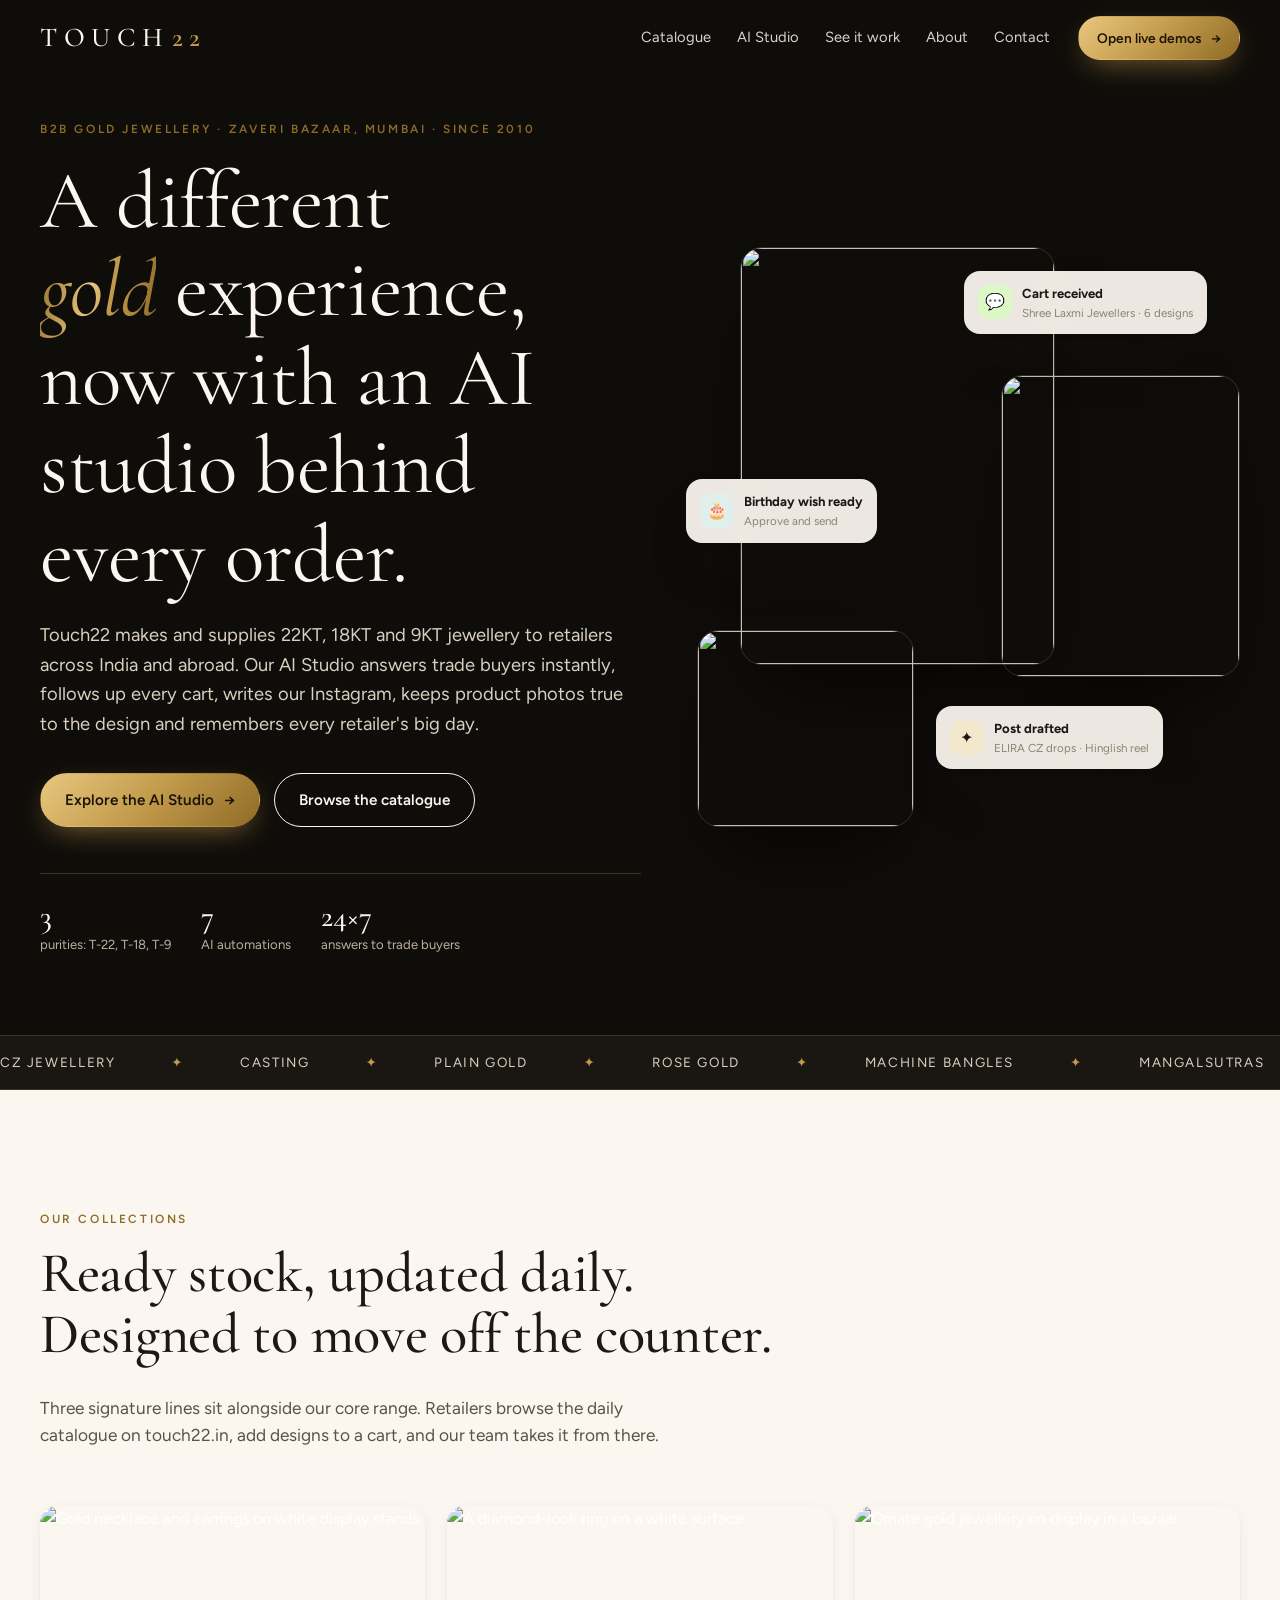
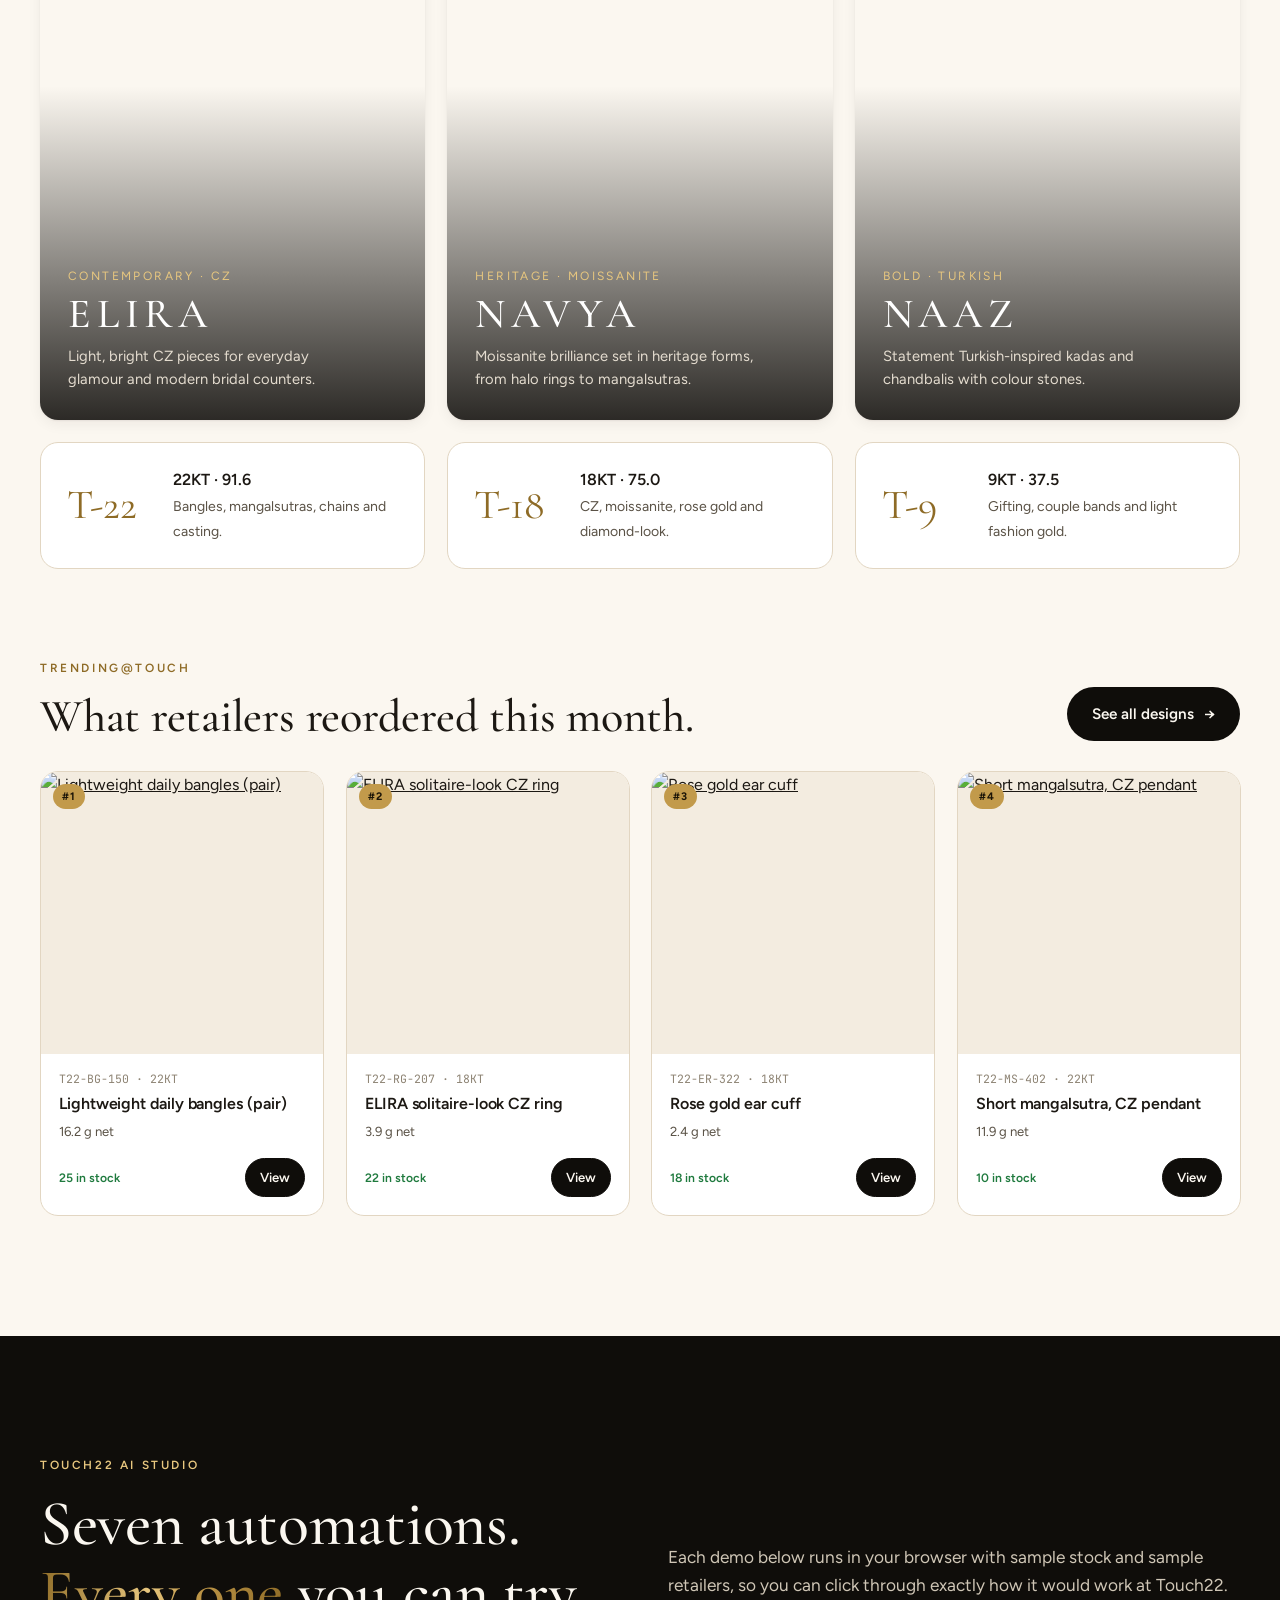
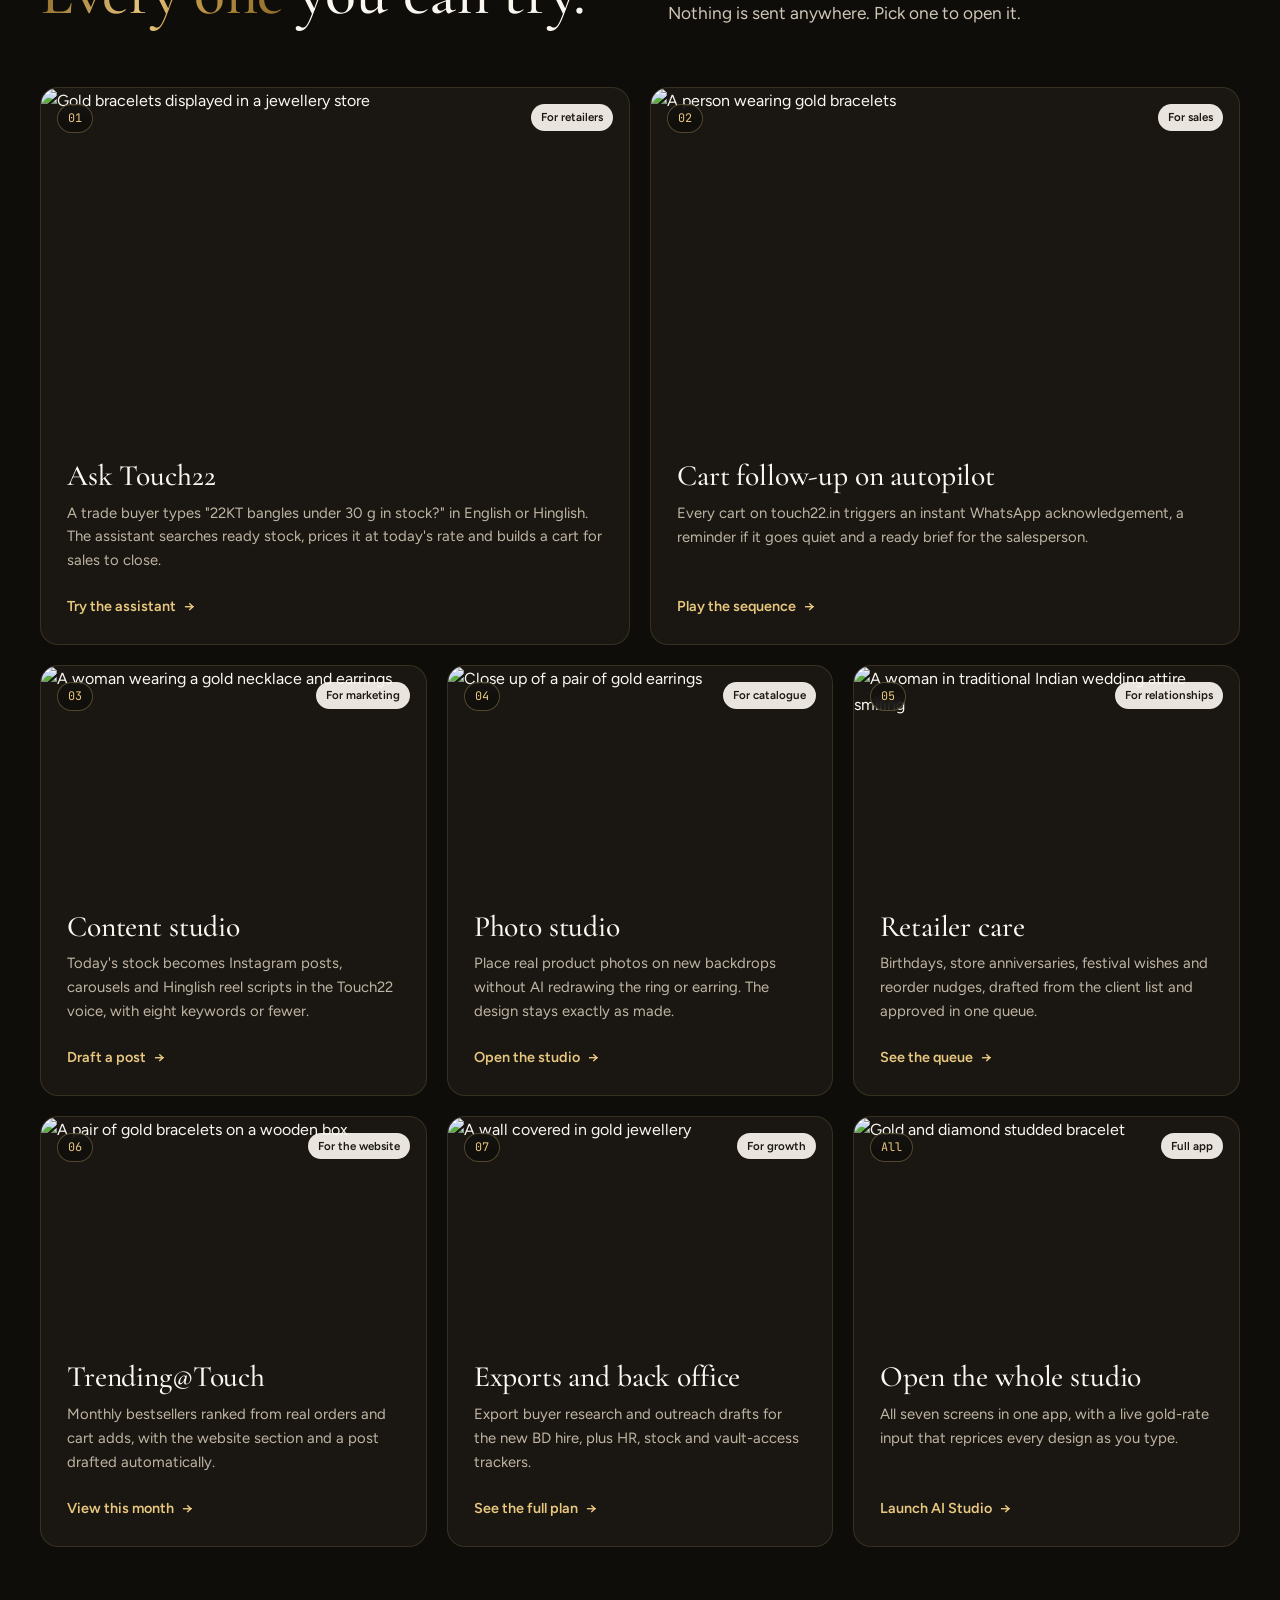
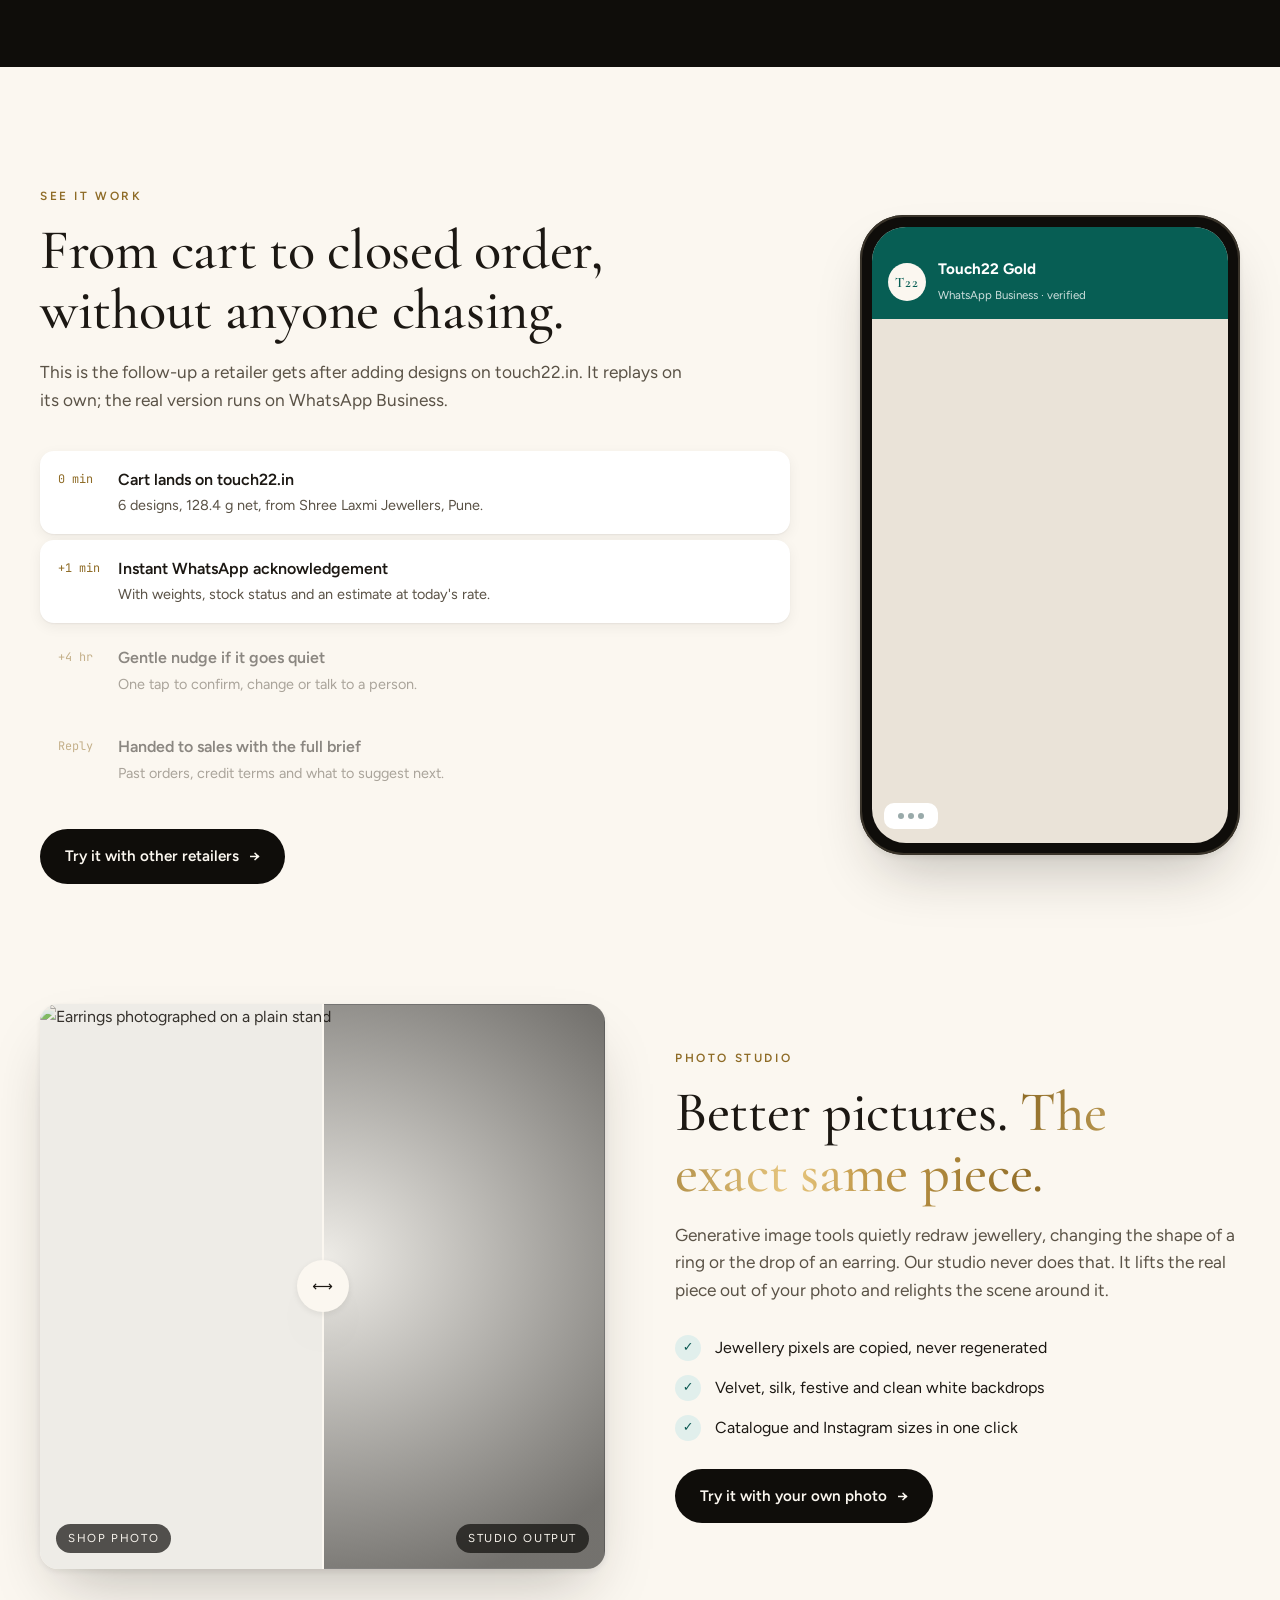
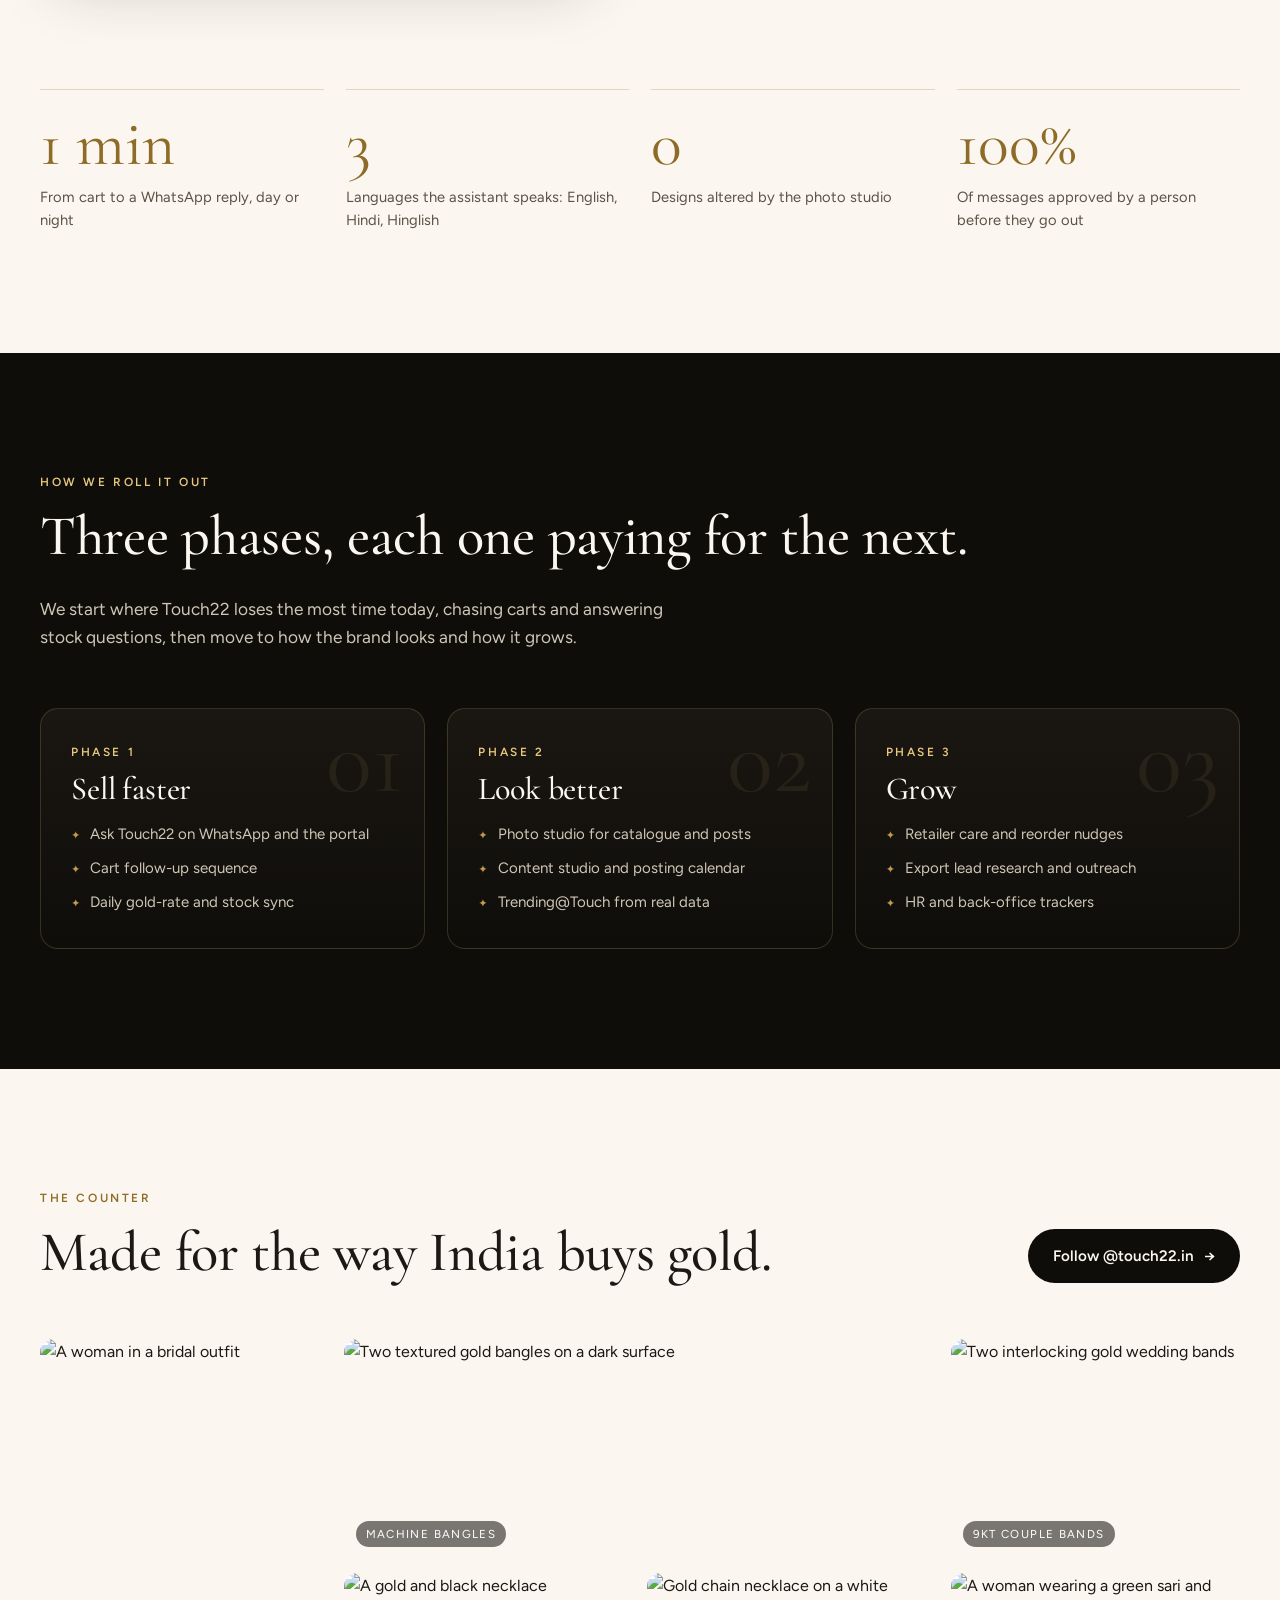
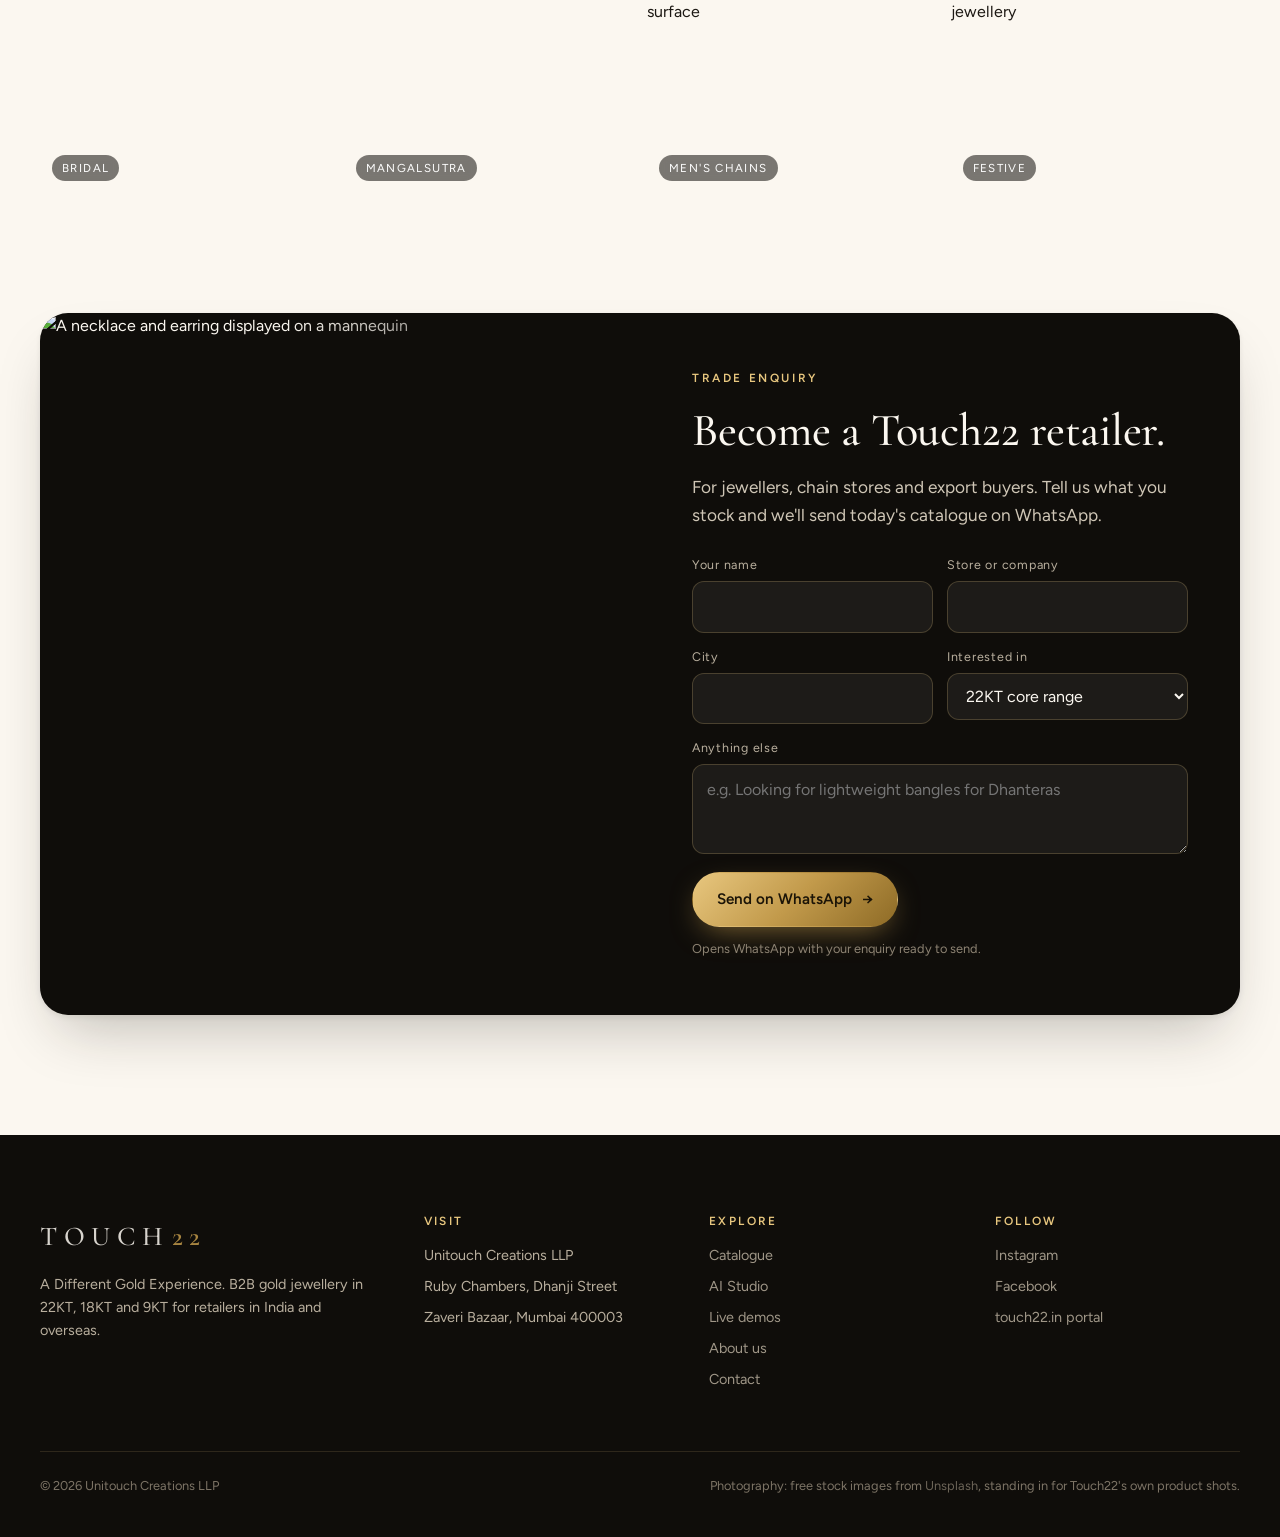
==== commit 80f2794e: "Build out the full site: catalogue, about, contact and 404 Adds a ready-stock catalogue with search," ====
--- a/index.html
+++ b/index.html
@@ -22,11 +22,11 @@
   <div class="wrap nav-in">
     <a href="#top" class="logo" aria-label="Touch22 home">TOUCH<b>22</b></a>
     <nav class="nav-links" id="navLinks" aria-label="Main">
-      <a href="#collections">Collections</a>
+      <a href="catalogue.html">Catalogue</a>
       <a href="#ai-studio">AI Studio</a>
       <a href="#see-it">See it work</a>
-      <a href="#roadmap">Roadmap</a>
-      <a href="#enquiry">Trade enquiry</a>
+      <a href="about.html">About</a>
+      <a href="contact.html">Contact</a>
       <a href="demos/" class="m-only">Open live demos →</a>
     </nav>
     <a class="btn btn-gold" href="demos/">Open live demos <span class="arr">→</span></a>
@@ -45,7 +45,7 @@
       <p class="lede rv d2">Touch22 makes and supplies 22KT, 18KT and 9KT jewellery to retailers across India and abroad. Our AI Studio answers trade buyers instantly, follows up every cart, writes our Instagram, keeps product photos true to the design and remembers every retailer's big day.</p>
       <div class="hero-cta rv d3">
         <a class="btn btn-gold" href="#ai-studio">Explore the AI Studio <span class="arr">→</span></a>
-        <a class="btn btn-ghost" href="#collections">View collections</a>
+        <a class="btn btn-ghost" href="catalogue.html">Browse the catalogue</a>
       </div>
       <div class="hero-meta rv d3">
         <div><b>3</b>purities: T-22, T-18, T-9</div>
@@ -81,15 +81,15 @@
       <p class="lede rv d2">Three signature lines sit alongside our core range. Retailers browse the daily catalogue on touch22.in, add designs to a cart, and our team takes it from there.</p>
     </div>
     <div class="cols">
-      <a class="col-card rv" href="demos/#ask">
+      <a class="col-card rv" href="catalogue.html?col=ELIRA">
         <img src="https://images.unsplash.com/photo-1758995115857-2de1eb6283d0?auto=format&fit=crop&w=900&q=80" alt="Gold necklace and earrings on white display stands" loading="lazy">
         <div class="col-body"><div class="tagline">Contemporary · CZ</div><h3>ELIRA</h3><p>Light, bright CZ pieces for everyday glamour and modern bridal counters.</p></div>
       </a>
-      <a class="col-card rv d1" href="demos/#ask">
+      <a class="col-card rv d1" href="catalogue.html?col=NAVYA">
         <img src="https://images.unsplash.com/photo-1631982686092-e6561a853187?auto=format&fit=crop&w=900&q=80" alt="A diamond-look ring on a white surface" loading="lazy">
         <div class="col-body"><div class="tagline">Heritage · Moissanite</div><h3>NAVYA</h3><p>Moissanite brilliance set in heritage forms, from halo rings to mangalsutras.</p></div>
       </a>
-      <a class="col-card rv d2" href="demos/#ask">
+      <a class="col-card rv d2" href="catalogue.html?col=NAAZ">
         <img src="https://images.unsplash.com/photo-1709295208567-ce817387e977?auto=format&fit=crop&w=900&q=80" alt="Ornate gold jewellery on display in a bazaar" loading="lazy">
         <div class="col-body"><div class="tagline">Bold · Turkish</div><h3>NAAZ</h3><p>Statement Turkish-inspired kadas and chandbalis with colour stones.</p></div>
       </a>
@@ -99,6 +99,11 @@
       <div class="pur rv d1"><div class="kt">T-18</div><div><b>18KT · 75.0</b><span>CZ, moissanite, rose gold and diamond-look.</span></div></div>
       <div class="pur rv d2"><div class="kt">T-9</div><div><b>9KT · 37.5</b><span>Gifting, couple bands and light fashion gold.</span></div></div>
     </div>
+    <div class="sec-head" style="margin:90px 0 30px">
+      <div><div class="eyebrow rv">Trending@Touch</div><h2 class="rv d1" style="font-size:clamp(2rem,3.6vw,3rem)">What retailers reordered this month.</h2></div>
+      <a class="btn btn-dark rv d2" href="catalogue.html">See all designs <span class="arr">→</span></a>
+    </div>
+    <div class="pgrid" id="trending" style="padding:0"></div>
   </div>
 </section>
 
@@ -272,11 +277,11 @@
   <div class="wrap">
     <div class="foot">
       <div>
-        <a href="#top" class="logo">TOUCH<b>22</b></a>
+        <a href="index.html" class="logo">TOUCH<b>22</b></a>
         <p>A Different Gold Experience. B2B gold jewellery in 22KT, 18KT and 9KT for retailers in India and overseas.</p>
       </div>
       <div><h4>Visit</h4><ul><li>Unitouch Creations LLP</li><li>Ruby Chambers, Dhanji Street</li><li>Zaveri Bazaar, Mumbai 400003</li></ul></div>
-      <div><h4>Explore</h4><ul><li><a href="#collections">Collections</a></li><li><a href="demos/">AI Studio demos</a></li><li><a href="#roadmap">Roadmap</a></li><li><a href="#enquiry">Trade enquiry</a></li></ul></div>
+      <div><h4>Explore</h4><ul><li><a href="catalogue.html">Catalogue</a></li><li><a href="index.html#ai-studio">AI Studio</a></li><li><a href="demos/">Live demos</a></li><li><a href="about.html">About us</a></li><li><a href="contact.html">Contact</a></li></ul></div>
       <div><h4>Follow</h4><ul><li><a href="https://www.instagram.com/touch22.in/" target="_blank" rel="noopener">Instagram</a></li><li><a href="https://www.facebook.com/touch22gold/" target="_blank" rel="noopener">Facebook</a></li><li><a href="https://touch22.in" target="_blank" rel="noopener">touch22.in portal</a></li></ul></div>
     </div>
     <div class="foot-b"><span>© <span id="yr">2026</span> Unitouch Creations LLP</span><span>Photography: free stock images from <a href="https://unsplash.com/s/photos/gold-jewellery" target="_blank" rel="noopener">Unsplash</a>, standing in for Touch22's own product shots.</span></div>
@@ -284,6 +289,13 @@
 </footer>
 
 <div class="toast" id="toast" role="status"></div>
+<script src="assets/js/data.js"></script>
 <script src="assets/js/site.js"></script>
+<script>
+/* Trending@Touch strip: top designs from the shared catalogue data */
+(function(){var T=window.T22,el=document.getElementById("trending");if(!T||!el)return;
+["T22-BG-150","T22-RG-207","T22-ER-322","T22-MS-402"].map(T.byCode).forEach(function(p,i){var s=T.stockLabel(p);
+el.insertAdjacentHTML("beforeend",'<article class="pc"><a class="ph" href="catalogue.html?q='+p.code+'" aria-label="'+p.name+'"><img src="'+p.image(600)+'" alt="'+p.name+'" loading="lazy"><span class="badges"><span class="badge new">#'+(i+1)+'</span></span></a><div class="bd"><span class="code">'+p.code+' · '+p.kt+'KT</span><h3>'+p.name+'</h3><span class="meta">'+p.nw+' g net</span><div class="ft"><span class="stk '+s[0]+'">'+s[1]+'</span><a class="add" style="text-decoration:none" href="catalogue.html?q='+p.code+'">View</a></div></div></article>');});})();
+</script>
 </body>
 </html>
--- a/assets/css/site.css
+++ b/assets/css/site.css
@@ -280,3 +280,183 @@
   .phone{height:580px}
 }
 @media (prefers-reduced-motion:reduce){*,*::before,*::after{animation:none!important;transition:none!important}.rv{opacity:1;transform:none}}
+
+/* ===== Inner pages ===== */
+body.light-top .nav{color:var(--ink)}
+.page-head{padding:140px 0 56px;background:radial-gradient(120% 140% at 100% 0%,#F4E8CC 0%,var(--ivory) 55%)}
+.page-head h1{font-size:clamp(2.6rem,5.6vw,4.6rem);margin:14px 0 16px}
+.page-head .lede{font-size:1.1rem}
+.crumbs{font-size:.82rem;color:var(--ink-3);margin-bottom:18px}
+.crumbs a{text-decoration:none;color:var(--ink-2)}
+.crumbs a:hover{color:var(--gold-lo)}
+.nav-links a[aria-current="page"]{opacity:1}
+.nav-links a[aria-current="page"]::after{transform:scaleX(1)}
+
+/* Catalogue toolbar */
+.toolbar{position:sticky;top:76px;z-index:30;background:rgba(251,247,240,.94);backdrop-filter:blur(12px);-webkit-backdrop-filter:blur(12px);border-bottom:1px solid var(--line)}
+.tb-row{display:flex;gap:12px;align-items:center;flex-wrap:wrap;padding:14px 0}
+.tb-row+.tb-row{padding-top:0}
+.search{flex:1 1 260px;position:relative;min-width:0}
+.search input{width:100%;padding:11px 16px 11px 40px;border:1px solid var(--line);border-radius:999px;background:#fff}
+.search svg{position:absolute;left:14px;top:50%;transform:translateY(-50%);width:16px;height:16px;color:var(--ink-3)}
+.sel{padding:10px 34px 10px 14px;border:1px solid var(--line);border-radius:999px;background:#fff url("data:image/svg+xml,%3Csvg xmlns='http://www.w3.org/2000/svg' width='12' height='12' viewBox='0 0 12 12'%3E%3Cpath d='M2 4l4 4 4-4' stroke='%235A5246' stroke-width='1.5' fill='none'/%3E%3C/svg%3E") no-repeat right 14px center;appearance:none;-webkit-appearance:none;font-size:.9rem;cursor:pointer}
+.tog{display:inline-flex;align-items:center;gap:8px;font-size:.9rem;color:var(--ink-2);cursor:pointer;user-select:none}
+.tog input{accent-color:var(--gold-lo);width:16px;height:16px}
+.chiprow{display:flex;gap:8px;overflow-x:auto;scrollbar-width:none;flex:1;min-width:0}
+.chiprow::-webkit-scrollbar{display:none}
+.chip{flex:none;border:1px solid var(--line);background:#fff;border-radius:999px;padding:8px 16px;font-size:.88rem;cursor:pointer;color:var(--ink-2);transition:all .2s}
+.chip:hover{border-color:var(--gold)}
+.chip[aria-pressed="true"]{background:var(--onyx);color:var(--ivory);border-color:var(--onyx)}
+.rate-box{display:inline-flex;align-items:center;gap:8px;font-size:.84rem;color:var(--ink-2);background:#fff;border:1px solid var(--line);border-radius:999px;padding:4px 6px 4px 14px}
+.rate-box input{width:92px;border:0;background:var(--ivory-2);border-radius:999px;padding:6px 10px;font-family:var(--f-mono);font-size:.86rem}
+.cart-btn{position:relative;display:inline-flex;align-items:center;gap:8px;padding:10px 18px;border-radius:999px;background:var(--onyx);color:var(--ivory);border:0;font-weight:600;font-size:.9rem;cursor:pointer}
+.cart-btn .ct{min-width:22px;height:22px;border-radius:999px;background:var(--gold);color:#1B1407;display:grid;place-items:center;font-size:.74rem;padding:0 6px}
+.cart-btn.bump{animation:bump .4s var(--ease)}
+@keyframes bump{50%{transform:scale(1.08)}}
+.count{font-size:.86rem;color:var(--ink-3);margin-left:auto}
+
+/* Product grid */
+.pgrid{display:grid;grid-template-columns:repeat(auto-fill,minmax(250px,1fr));gap:22px;padding:36px 0 100px}
+.pc{background:#fff;border:1px solid var(--line);border-radius:var(--radius);overflow:hidden;display:flex;flex-direction:column;transition:transform .35s var(--ease),box-shadow .35s var(--ease);animation:pop .5s var(--ease) both}
+.pc:hover{transform:translateY(-4px);box-shadow:var(--shadow-l)}
+.pc .ph{position:relative;aspect-ratio:1/1;overflow:hidden;background:var(--ivory-2);cursor:zoom-in;border:0;padding:0;width:100%;display:block}
+.pc .ph img{width:100%;height:100%;object-fit:cover;transition:transform .9s var(--ease)}
+.pc:hover .ph img{transform:scale(1.06)}
+.badges{position:absolute;top:12px;left:12px;display:flex;gap:6px}
+.badge{font-size:.68rem;letter-spacing:.1em;text-transform:uppercase;font-weight:700;padding:4px 9px;border-radius:999px;background:rgba(251,247,240,.94);color:var(--ink)}
+.badge.new{background:var(--gold);color:#1B1407}
+.pc .bd{padding:16px 18px 18px;display:flex;flex-direction:column;gap:6px;flex:1}
+.pc .code{font-family:var(--f-mono);font-size:.72rem;color:var(--ink-3)}
+.pc h3{font-family:var(--f-body);font-size:1rem;font-weight:600;line-height:1.3}
+.pc .meta{font-size:.82rem;color:var(--ink-2)}
+.pc .pr{font-family:var(--f-display);font-size:1.45rem;color:var(--ink);margin-top:2px}
+.pc .pr small{font-family:var(--f-body);font-size:.72rem;color:var(--ink-3)}
+.pc .ft{display:flex;align-items:center;justify-content:space-between;gap:10px;margin-top:auto;padding-top:10px}
+.stk{font-size:.76rem;font-weight:600}
+.stk.ok{color:#1F7A3E}.stk.low{color:#A6620B}.stk.out{color:#B23A2E}
+.add{border:1px solid var(--onyx);background:var(--onyx);color:var(--ivory);border-radius:999px;padding:8px 14px;font-size:.82rem;font-weight:600;cursor:pointer;transition:all .2s}
+.add:hover{background:var(--gold-lo);border-color:var(--gold-lo)}
+.add.in{background:#fff;color:var(--ink)}
+.empty-state{text-align:center;padding:80px 20px;color:var(--ink-2)}
+.empty-state h3{font-size:2rem;margin-bottom:10px;color:var(--ink)}
+
+/* Quick view dialog */
+dialog.qv{border:0;padding:0;border-radius:24px;max-width:min(980px,calc(100% - 32px));width:100%;background:var(--ivory);color:var(--ink);box-shadow:var(--shadow-l)}
+dialog.qv::backdrop{background:rgba(15,13,10,.6);backdrop-filter:blur(4px)}
+.qv-in{display:grid;grid-template-columns:minmax(0,1fr) minmax(0,1fr)}
+.qv-img{aspect-ratio:1/1;background:var(--ivory-2)}
+.qv-img img{width:100%;height:100%;object-fit:cover}
+.qv-bd{padding:36px 34px;display:flex;flex-direction:column;gap:14px;position:relative}
+.qv-bd h2{font-size:2.2rem}
+.qv-x{position:absolute;top:14px;right:14px;width:40px;height:40px;border-radius:50%;border:1px solid var(--line);background:#fff;cursor:pointer;font-size:1.1rem}
+.specs{display:grid;grid-template-columns:auto 1fr;gap:6px 18px;font-size:.9rem;margin:4px 0}
+.specs dt{color:var(--ink-3)}
+.specs dd{margin:0;font-weight:500}
+.qty{display:inline-flex;align-items:center;border:1px solid var(--line);border-radius:999px;background:#fff}
+.qty button{width:34px;height:34px;border:0;background:none;cursor:pointer;font-size:1rem;border-radius:50%}
+.qty button:hover{background:var(--ivory-2)}
+.qty span{min-width:28px;text-align:center;font-family:var(--f-mono);font-size:.9rem}
+.qv-actions{display:flex;gap:10px;flex-wrap:wrap;align-items:center;margin-top:6px}
+
+/* Cart drawer */
+.scrim{position:fixed;inset:0;background:rgba(15,13,10,.5);z-index:60;opacity:0;pointer-events:none;transition:opacity .3s}
+.scrim.on{opacity:1;pointer-events:auto}
+.drawer{position:fixed;top:0;right:0;bottom:0;width:min(440px,100%);background:var(--ivory);z-index:61;transform:translateX(100%);transition:transform .4s var(--ease);display:flex;flex-direction:column;box-shadow:var(--shadow-l)}
+.drawer.on{transform:none}
+.dr-h{display:flex;align-items:center;justify-content:space-between;padding:22px 24px;border-bottom:1px solid var(--line)}
+.dr-h h2{font-size:1.8rem}
+.dr-b{flex:1;overflow-y:auto;padding:8px 24px}
+.line{display:grid;grid-template-columns:64px minmax(0,1fr) auto;gap:14px;align-items:center;padding:14px 0;border-bottom:1px solid var(--line)}
+.line img{width:64px;height:64px;border-radius:10px;object-fit:cover}
+.line b{display:block;font-size:.9rem;font-weight:600;line-height:1.3}
+.line small{font-size:.76rem;color:var(--ink-3);font-family:var(--f-mono)}
+.line .rm{border:0;background:none;color:var(--ink-3);font-size:.76rem;cursor:pointer;padding:4px 0;text-decoration:underline}
+.line .right{display:flex;flex-direction:column;align-items:flex-end;gap:6px}
+.line .qty button{width:28px;height:28px}
+.dr-f{border-top:1px solid var(--line);padding:18px 24px 24px;display:flex;flex-direction:column;gap:12px;background:#fff}
+.tot{display:grid;grid-template-columns:1fr auto;gap:4px 12px;font-size:.9rem}
+.tot .big{font-family:var(--f-display);font-size:1.6rem;font-weight:500}
+.dr-f .two{display:grid;grid-template-columns:minmax(0,1fr) minmax(0,1fr);gap:10px}
+.dr-f input{width:100%;min-width:0;padding:10px 12px;border:1px solid var(--line);border-radius:10px;background:var(--ivory)}
+.dr-f .note{font-size:.76rem;color:var(--ink-3)}
+
+/* About */
+.story{display:grid;grid-template-columns:minmax(0,1fr) minmax(0,1fr);gap:70px;align-items:center}
+.story-img{border-radius:24px;overflow:hidden;aspect-ratio:4/5;box-shadow:var(--shadow-l)}
+.story-img img{width:100%;height:100%;object-fit:cover}
+.story p+p{margin-top:16px}
+.timeline{position:relative;display:grid;grid-template-columns:repeat(4,minmax(0,1fr));gap:22px}
+.timeline::before{content:"";position:absolute;left:0;right:0;top:9px;height:1px;background:rgba(232,199,127,.3)}
+.tl{position:relative;padding-top:36px}
+.tl::before{content:"";position:absolute;top:2px;left:0;width:15px;height:15px;border-radius:50%;background:var(--gold);box-shadow:0 0 0 5px rgba(194,154,75,.18)}
+.tl .yr{font-family:var(--f-mono);font-size:.78rem;color:var(--gold-hi)}
+.tl h3{font-size:1.6rem;margin:6px 0 8px}
+.tl p{font-size:.92rem;color:#CFC6B6}
+.values{display:grid;grid-template-columns:repeat(4,minmax(0,1fr));gap:22px}
+.val{background:#fff;border:1px solid var(--line);border-radius:var(--radius);padding:28px 24px}
+.val .ic{width:46px;height:46px;border-radius:14px;background:#F4E8CC;display:grid;place-items:center;font-size:1.3rem;margin-bottom:16px}
+.val h3{font-size:1.5rem;margin-bottom:8px}
+.val p{font-size:.92rem;color:var(--ink-2)}
+.catlinks{display:grid;grid-template-columns:repeat(4,minmax(0,1fr));gap:16px}
+.catlink{position:relative;border-radius:16px;overflow:hidden;aspect-ratio:1/1;text-decoration:none;color:#fff;isolation:isolate}
+.catlink img{position:absolute;inset:0;width:100%;height:100%;object-fit:cover;z-index:-2;transition:transform 1s var(--ease)}
+.catlink::before{content:"";position:absolute;inset:0;background:linear-gradient(180deg,rgba(0,0,0,0) 45%,rgba(10,8,5,.8));z-index:-1}
+.catlink:hover img{transform:scale(1.07)}
+.catlink span{position:absolute;left:18px;bottom:16px;font-family:var(--f-display);font-size:1.6rem}
+.catlink small{position:absolute;right:16px;bottom:20px;font-size:.76rem;opacity:.85}
+
+/* Contact */
+.contact-grid{display:grid;grid-template-columns:minmax(0,.9fr) minmax(0,1.1fr);gap:28px;align-items:stretch}
+.card{background:#fff;border:1px solid var(--line);border-radius:var(--radius);padding:30px}
+.card h3{font-size:1.7rem;margin-bottom:14px}
+.clist{list-style:none;padding:0;margin:0;display:flex;flex-direction:column;gap:18px}
+.clist li{display:grid;grid-template-columns:42px minmax(0,1fr);gap:14px;align-items:start}
+.clist .ic{width:42px;height:42px;border-radius:12px;background:var(--ivory-2);display:grid;place-items:center;font-size:1.1rem}
+.clist b{display:block;font-size:.78rem;letter-spacing:.12em;text-transform:uppercase;color:var(--ink-3);font-weight:600;margin-bottom:2px}
+.clist a{color:var(--gold-lo);font-weight:600;text-decoration:none}
+.map{border-radius:var(--radius);overflow:hidden;border:1px solid var(--line);min-height:380px;background:var(--ivory-2)}
+.map iframe{width:100%;height:100%;min-height:380px;border:0;display:block;filter:grayscale(.3) sepia(.15)}
+.faq{max-width:860px}
+.faq details{border-bottom:1px solid var(--line);padding:20px 0}
+.faq summary{cursor:pointer;font-family:var(--f-display);font-size:1.5rem;list-style:none;display:flex;justify-content:space-between;gap:20px;align-items:center}
+.faq summary::-webkit-details-marker{display:none}
+.faq summary::after{content:"+";font-family:var(--f-body);font-size:1.4rem;color:var(--gold-lo);transition:transform .3s}
+.faq details[open] summary::after{transform:rotate(45deg)}
+.faq details p{margin-top:12px;color:var(--ink-2);max-width:70ch}
+
+/* 404 */
+.nf{min-height:100svh;display:grid;place-items:center;text-align:center;background:var(--onyx);color:var(--ivory);padding:40px 20px}
+.nf h1{font-size:clamp(5rem,16vw,11rem);line-height:1}
+
+@media (max-width:1080px){
+  .story{grid-template-columns:minmax(0,1fr);gap:40px}
+  .story-img{aspect-ratio:16/10}
+  .timeline,.values,.catlinks{grid-template-columns:repeat(2,minmax(0,1fr))}
+  .timeline::before{display:none}
+  .contact-grid{grid-template-columns:minmax(0,1fr)}
+}
+@media (max-width:760px){
+  .qv-in{grid-template-columns:minmax(0,1fr)}
+  .qv-img{aspect-ratio:4/3}
+  .qv-bd{padding:26px 22px}
+  .toolbar{top:76px}
+  .tb-row{gap:8px;padding:10px 0}
+  .tb-row .sel{flex:1 1 calc(50% - 8px);min-width:0}
+  .count{margin-left:0;width:100%}
+  .pgrid{grid-template-columns:repeat(2,minmax(0,1fr));gap:12px}
+  .pc .bd{padding:12px}
+  .pc .pr{font-size:1.2rem}
+  .pc .ft{flex-direction:column;align-items:stretch}
+  .add{width:100%}
+}
+@media (max-width:600px){
+  .timeline,.values{grid-template-columns:minmax(0,1fr)}
+  .page-head{padding:116px 0 40px}
+}
+.cart-fab{display:none}
+@media (max-width:760px){
+  .toolbar{position:static}
+  .cart-fab{display:inline-flex;position:fixed;right:16px;bottom:calc(16px + env(safe-area-inset-bottom,0px));z-index:40;box-shadow:var(--shadow-l);padding:14px 20px}
+}
+[hidden]{display:none!important}
+.btn:disabled{opacity:.45;cursor:not-allowed;transform:none;box-shadow:none}
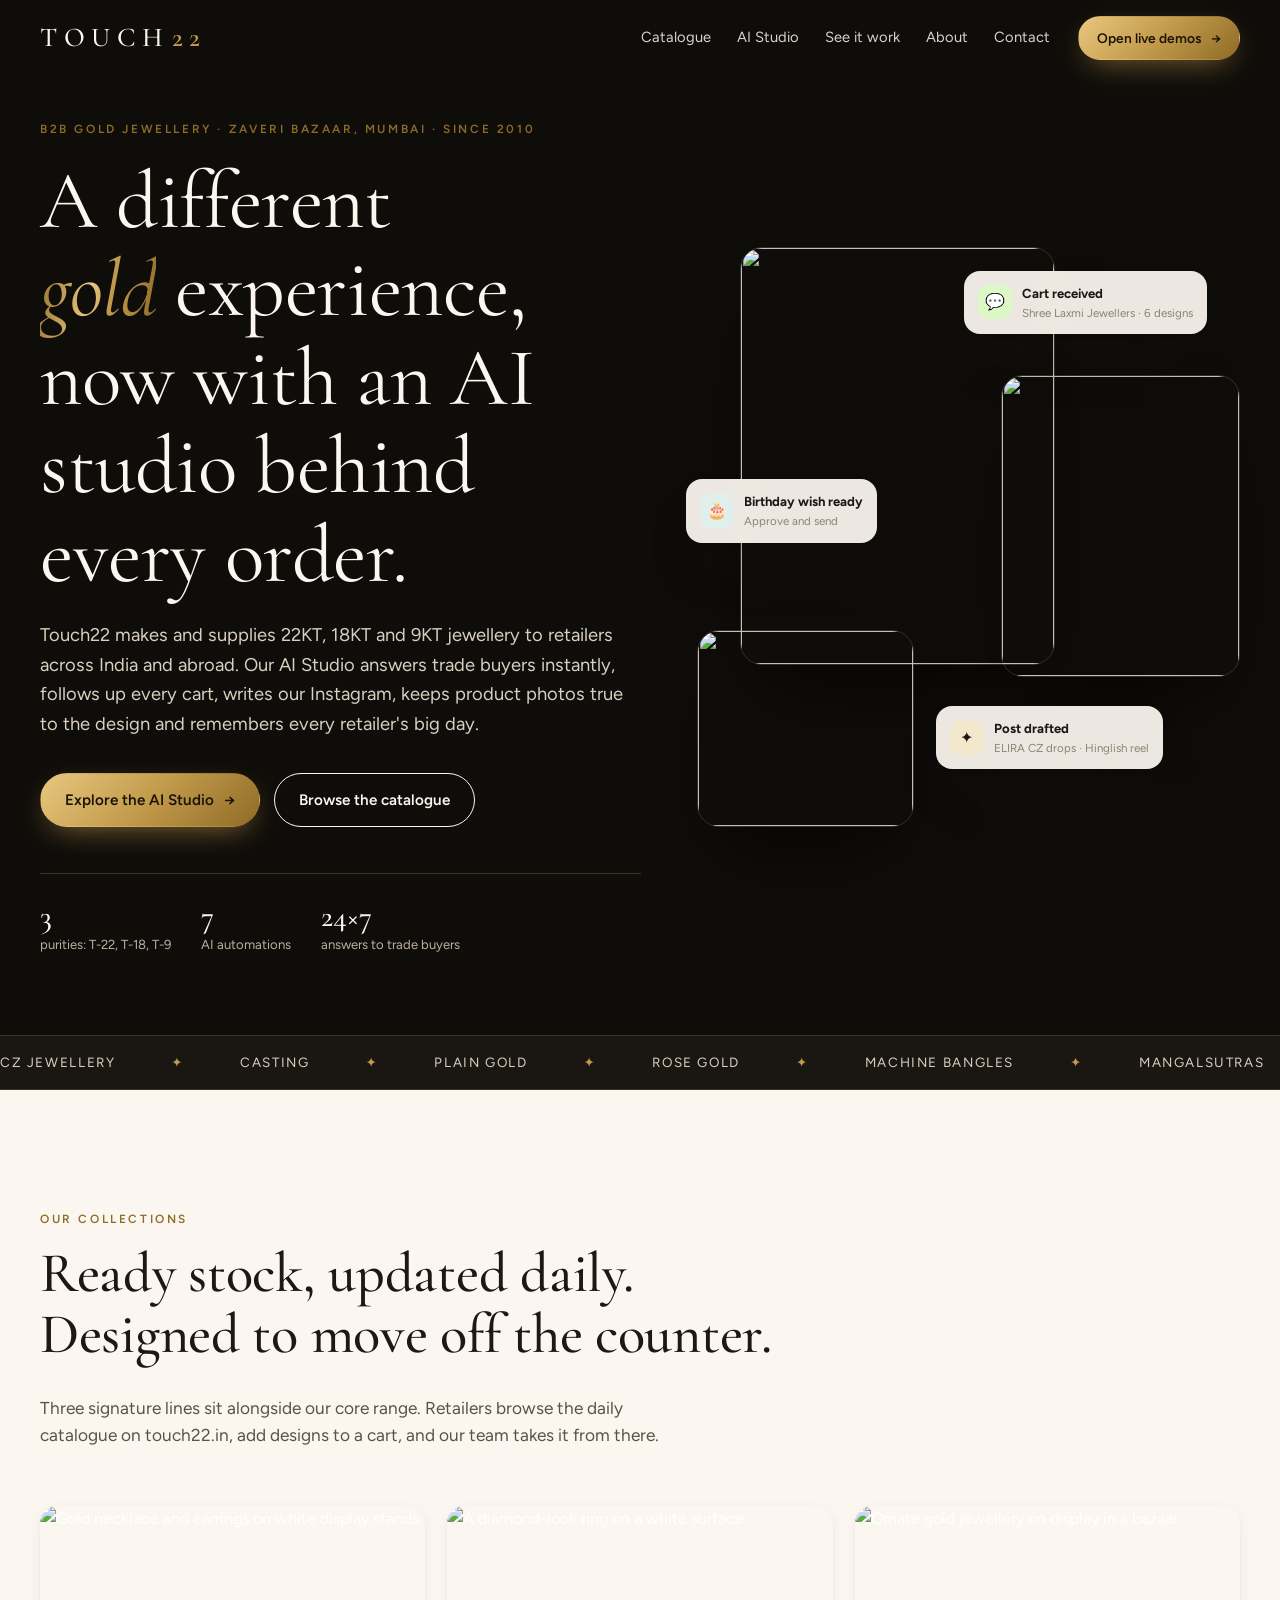
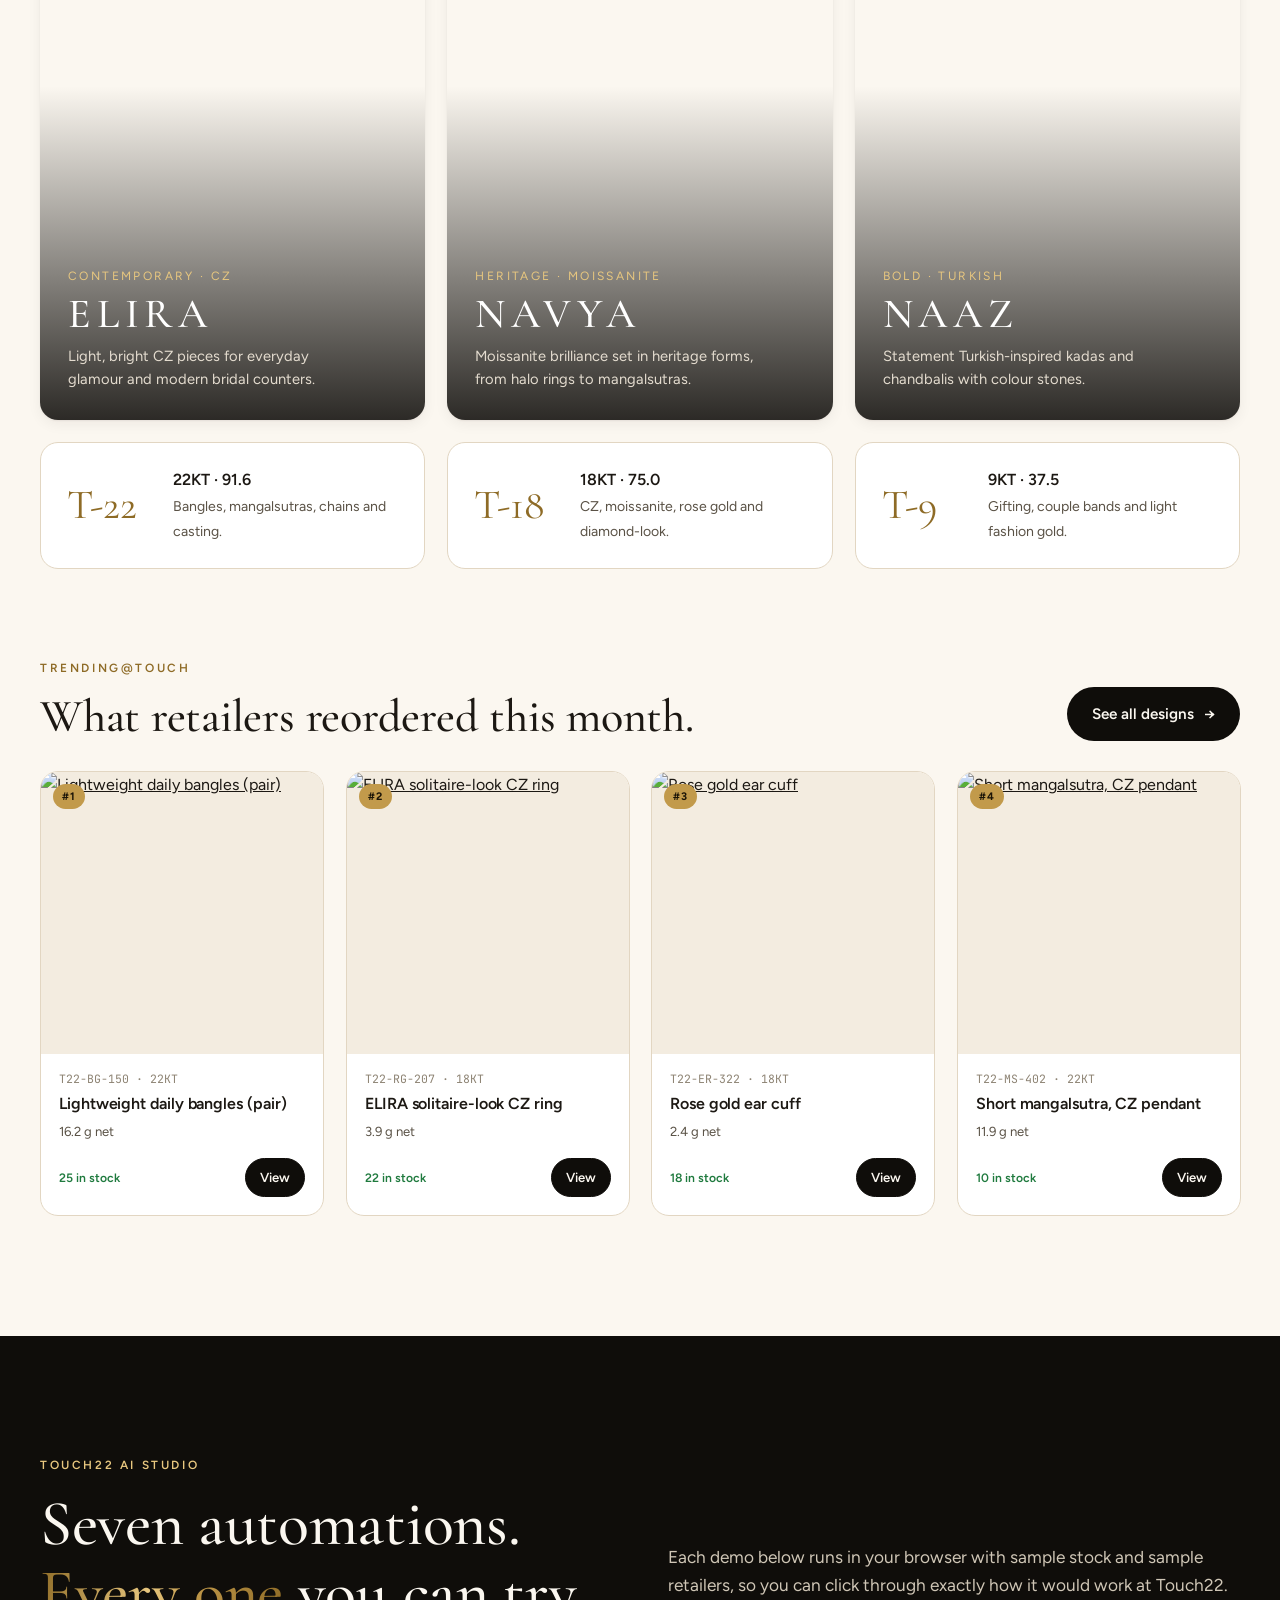
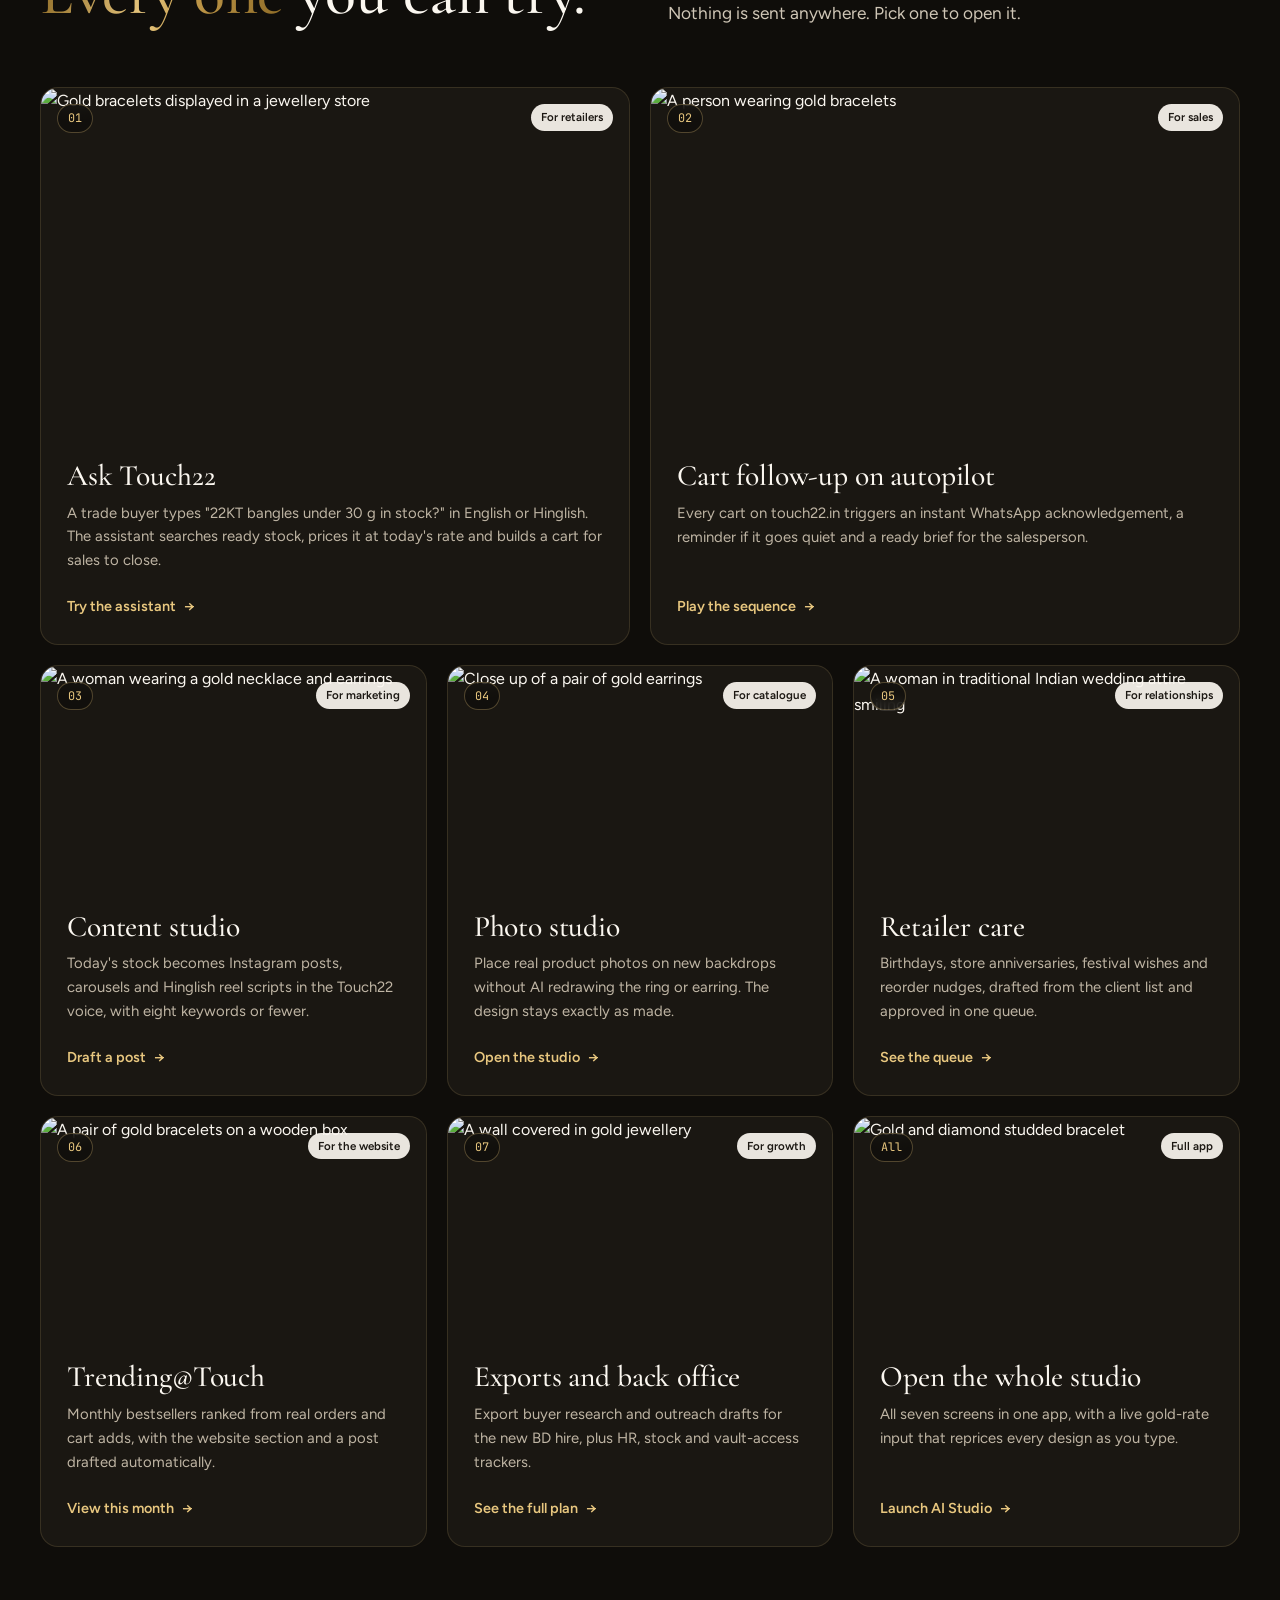
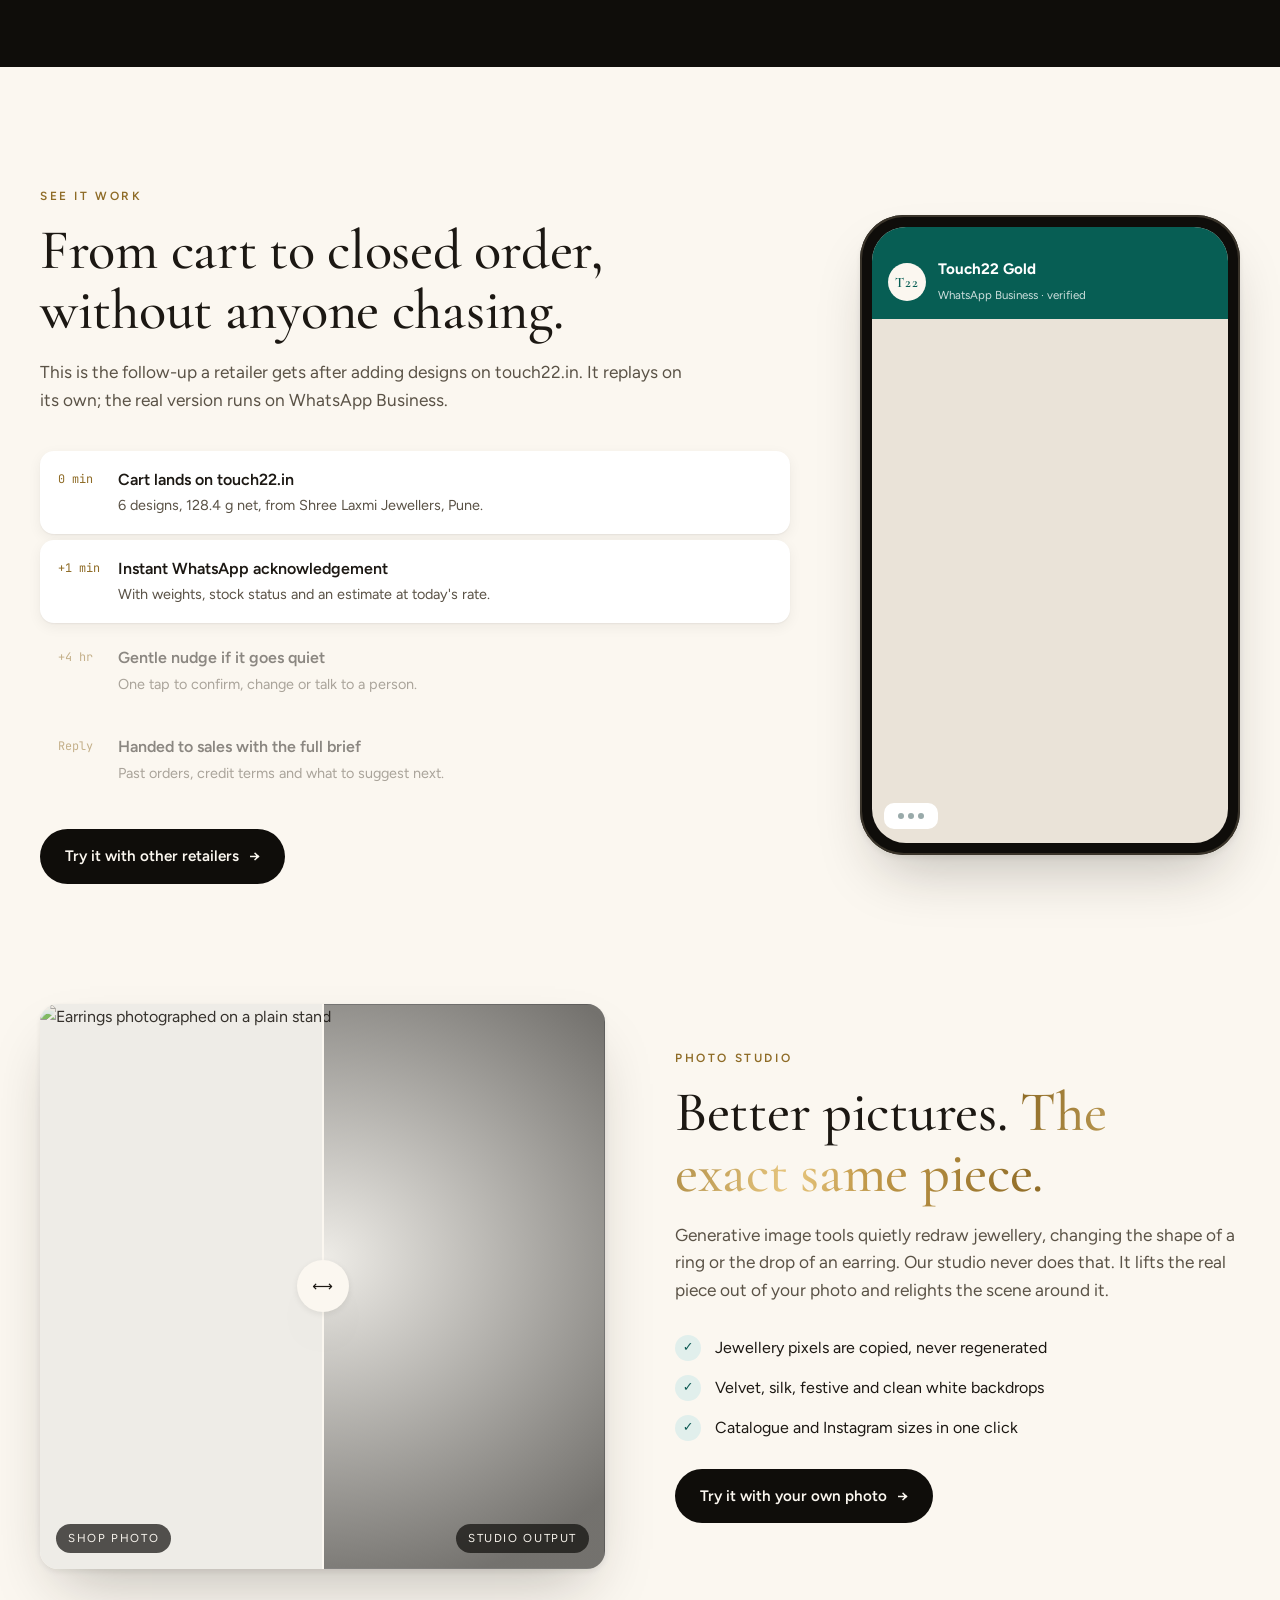
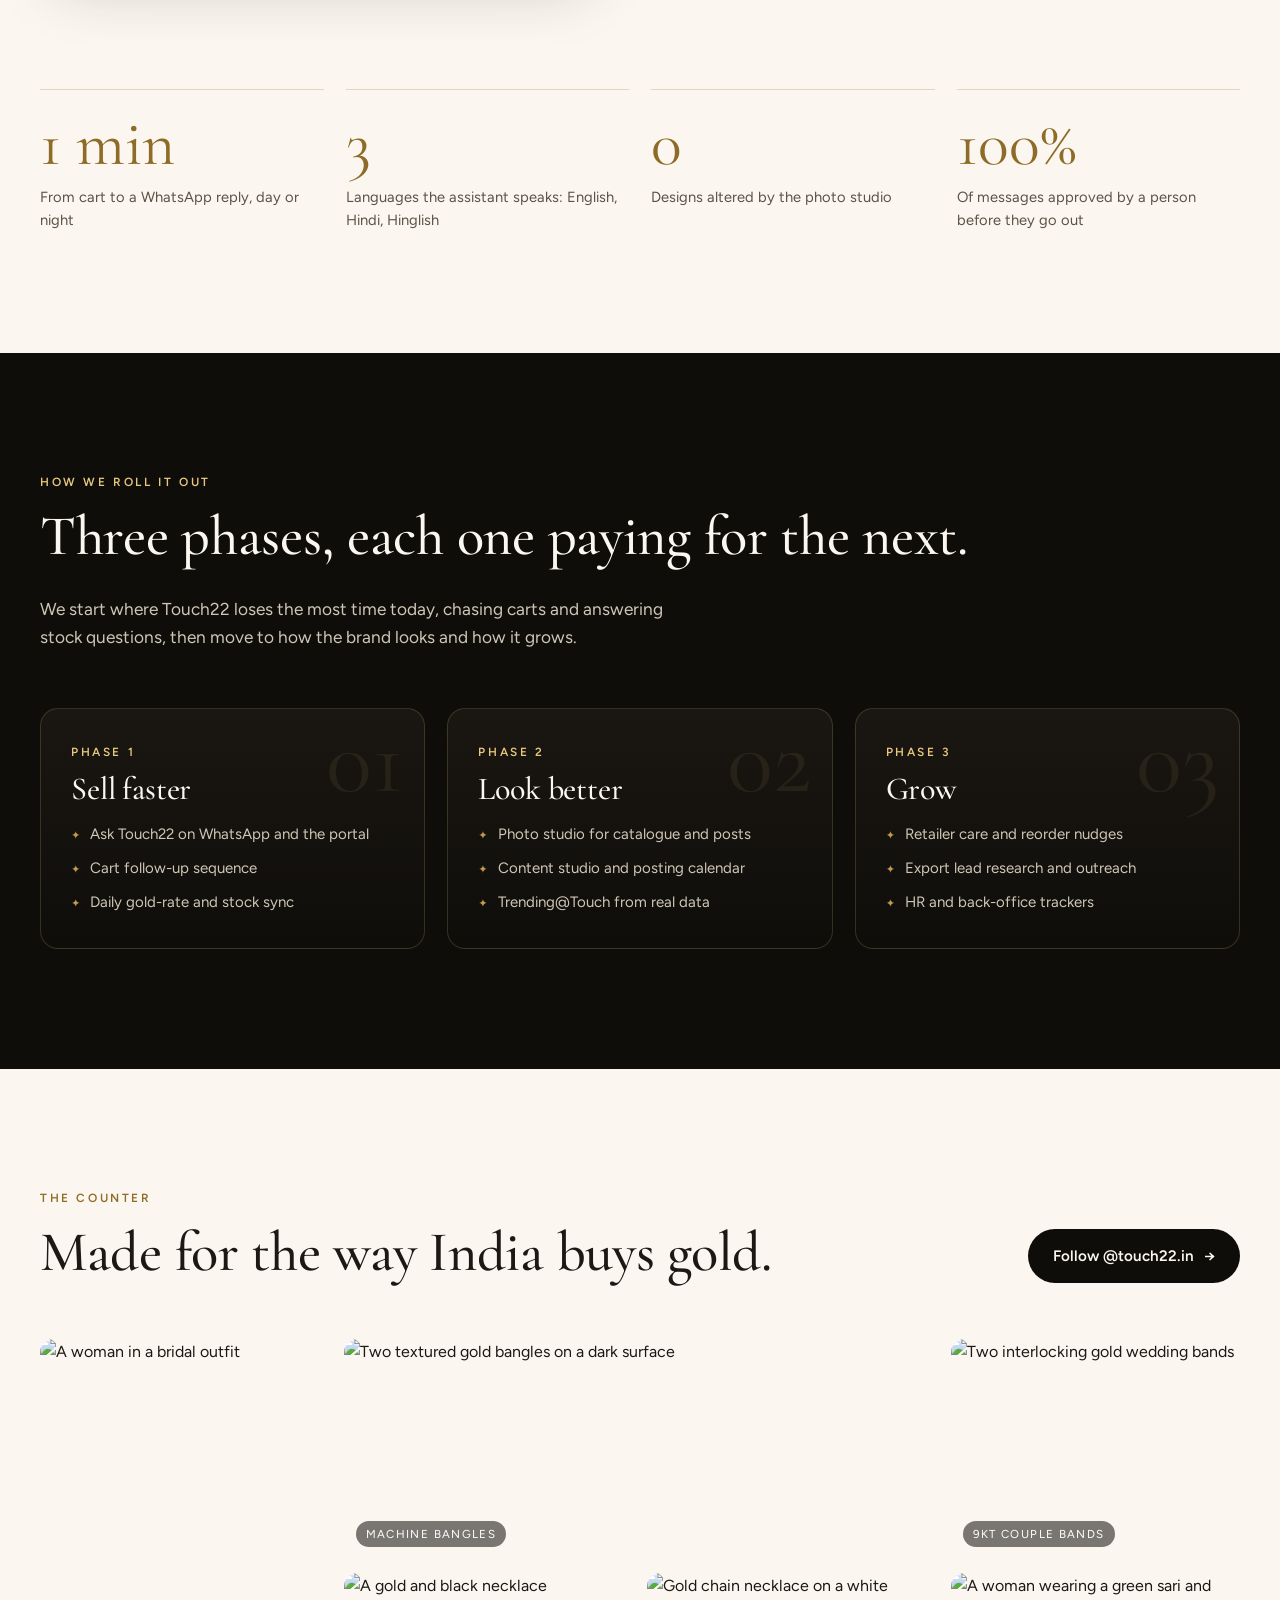
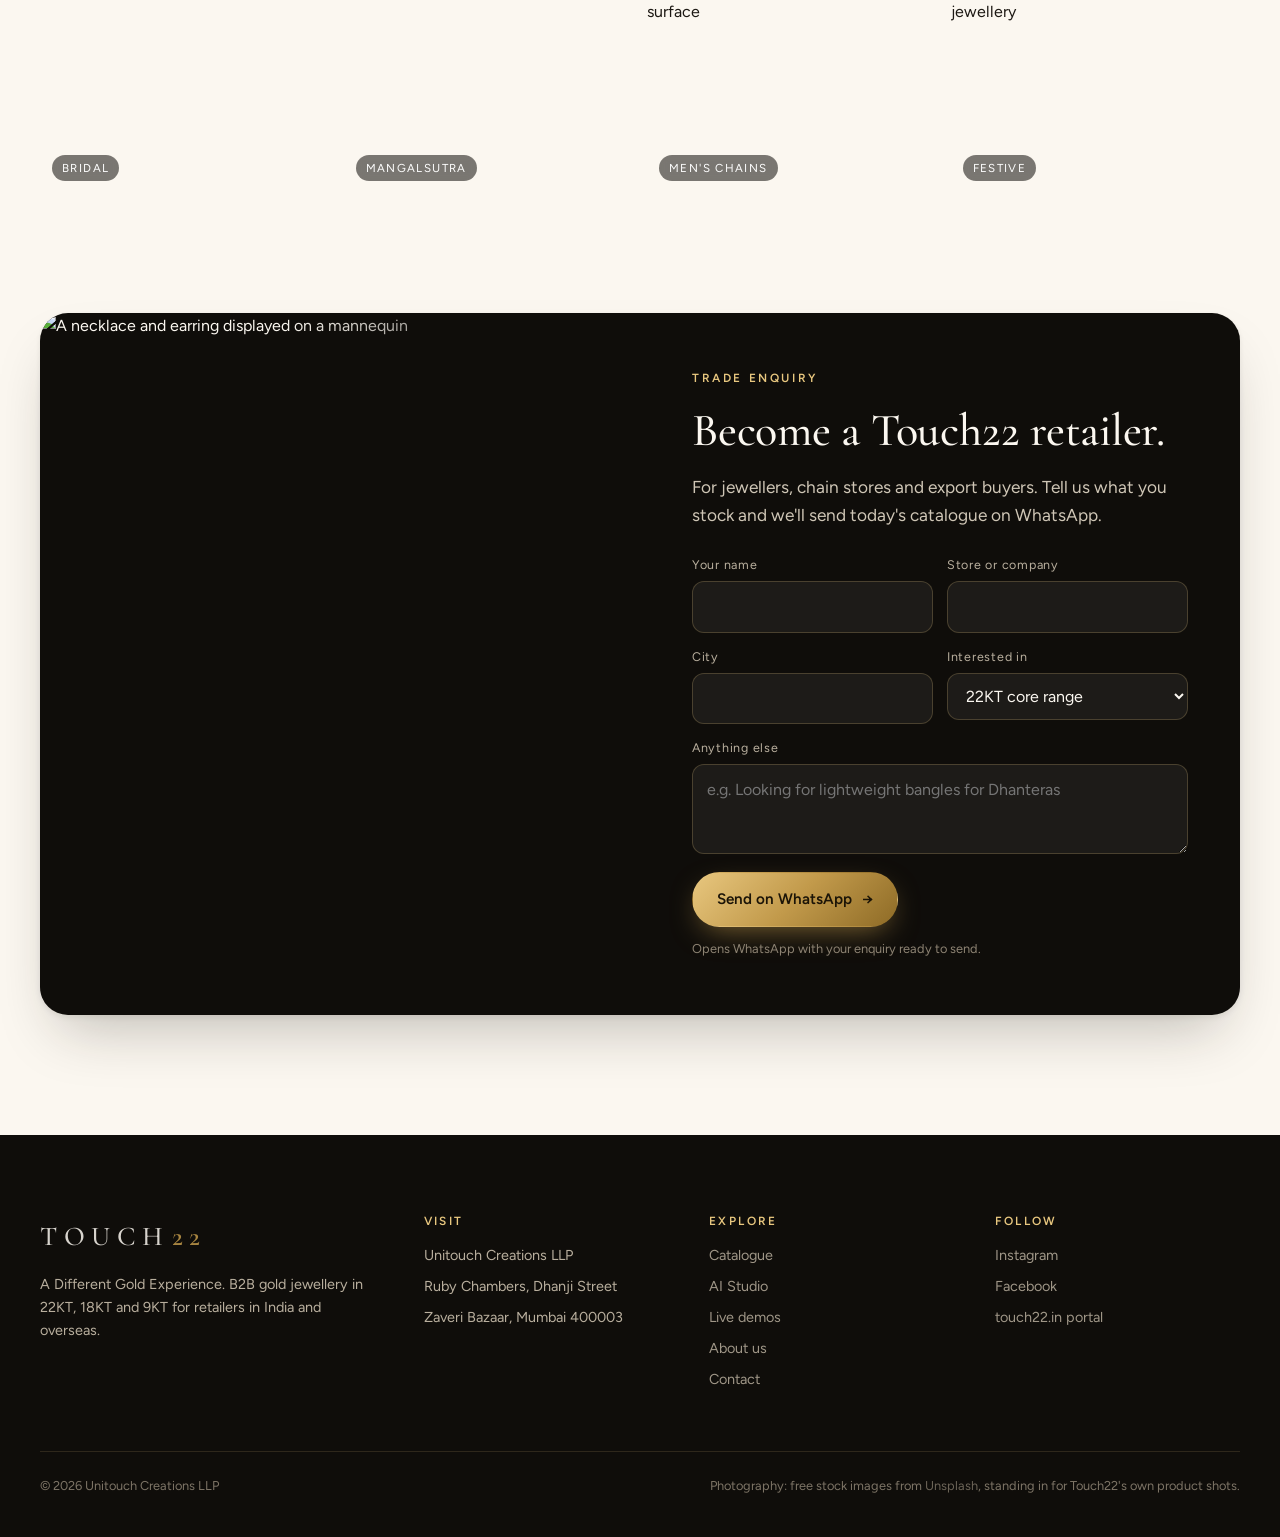
==== commit 58b953ac: "Link demo pages by file name so static hosts without directory indexes work Co-Authored-By: Claude O" ====
--- a/index.html
+++ b/index.html
@@ -27,9 +27,9 @@
       <a href="#see-it">See it work</a>
       <a href="about.html">About</a>
       <a href="contact.html">Contact</a>
-      <a href="demos/" class="m-only">Open live demos →</a>
+      <a href="demos/index.html" class="m-only">Open live demos →</a>
     </nav>
-    <a class="btn btn-gold" href="demos/">Open live demos <span class="arr">→</span></a>
+    <a class="btn btn-gold" href="demos/index.html">Open live demos <span class="arr">→</span></a>
     <button class="burger" id="burger" aria-label="Open menu" aria-expanded="false" aria-controls="navLinks"><span></span><span></span></button>
   </div>
 </header>
@@ -119,35 +119,35 @@
     </div>
 
     <div class="demos" id="demoGrid">
-      <a class="demo wide rv" href="demos/#ask">
+      <a class="demo wide rv" href="demos/index.html#ask">
         <div class="img"><img src="https://images.unsplash.com/photo-1768359666502-306694fa6fcf?auto=format&fit=crop&w=1100&q=80" alt="Gold bracelets displayed in a jewellery store" loading="lazy"><span class="num">01</span><span class="who">For retailers</span></div>
         <div class="body"><h3>Ask Touch22</h3><p>A trade buyer types "22KT bangles under 30 g in stock?" in English or Hinglish. The assistant searches ready stock, prices it at today's rate and builds a cart for sales to close.</p><span class="go">Try the assistant <span class="arr">→</span></span></div>
       </a>
-      <a class="demo wide rv d1" href="demos/#flow">
+      <a class="demo wide rv d1" href="demos/index.html#flow">
         <div class="img"><img src="https://images.unsplash.com/photo-1741071520904-37ef3c0fea09?auto=format&fit=crop&w=1100&q=80" alt="A person wearing gold bracelets" loading="lazy"><span class="num">02</span><span class="who">For sales</span></div>
         <div class="body"><h3>Cart follow-up on autopilot</h3><p>Every cart on touch22.in triggers an instant WhatsApp acknowledgement, a reminder if it goes quiet and a ready brief for the salesperson.</p><span class="go">Play the sequence <span class="arr">→</span></span></div>
       </a>
-      <a class="demo rv" href="demos/#content">
+      <a class="demo rv" href="demos/index.html#content">
         <div class="img"><img src="https://images.unsplash.com/photo-1694062045776-f48d9b6de57e?auto=format&fit=crop&w=800&q=80" alt="A woman wearing a gold necklace and earrings" loading="lazy"><span class="num">03</span><span class="who">For marketing</span></div>
         <div class="body"><h3>Content studio</h3><p>Today's stock becomes Instagram posts, carousels and Hinglish reel scripts in the Touch22 voice, with eight keywords or fewer.</p><span class="go">Draft a post <span class="arr">→</span></span></div>
       </a>
-      <a class="demo rv d1" href="demos/#photo">
+      <a class="demo rv d1" href="demos/index.html#photo">
         <div class="img"><img src="https://images.unsplash.com/photo-1705326454933-9685fc6888e1?auto=format&fit=crop&w=800&q=80" alt="Close up of a pair of gold earrings" loading="lazy"><span class="num">04</span><span class="who">For catalogue</span></div>
         <div class="body"><h3>Photo studio</h3><p>Place real product photos on new backdrops without AI redrawing the ring or earring. The design stays exactly as made.</p><span class="go">Open the studio <span class="arr">→</span></span></div>
       </a>
-      <a class="demo rv d2" href="demos/#crm">
+      <a class="demo rv d2" href="demos/index.html#crm">
         <div class="img"><img src="https://images.unsplash.com/photo-1756483571456-6fa86cb1ae53?auto=format&fit=crop&w=800&q=80" alt="A woman in traditional Indian wedding attire smiling" loading="lazy"><span class="num">05</span><span class="who">For relationships</span></div>
         <div class="body"><h3>Retailer care</h3><p>Birthdays, store anniversaries, festival wishes and reorder nudges, drafted from the client list and approved in one queue.</p><span class="go">See the queue <span class="arr">→</span></span></div>
       </a>
-      <a class="demo rv" href="demos/#trend">
+      <a class="demo rv" href="demos/index.html#trend">
         <div class="img"><img src="https://images.unsplash.com/photo-1690175867343-2af70ea57537?auto=format&fit=crop&w=800&q=80" alt="A pair of gold bracelets on a wooden box" loading="lazy"><span class="num">06</span><span class="who">For the website</span></div>
         <div class="body"><h3>Trending@Touch</h3><p>Monthly bestsellers ranked from real orders and cart adds, with the website section and a post drafted automatically.</p><span class="go">View this month <span class="arr">→</span></span></div>
       </a>
-      <a class="demo rv d1" href="demos/#road">
+      <a class="demo rv d1" href="demos/index.html#road">
         <div class="img"><img src="https://images.unsplash.com/photo-1654781456542-fdd1683c79c3?auto=format&fit=crop&w=800&q=80" alt="A wall covered in gold jewellery" loading="lazy"><span class="num">07</span><span class="who">For growth</span></div>
         <div class="body"><h3>Exports and back office</h3><p>Export buyer research and outreach drafts for the new BD hire, plus HR, stock and vault-access trackers.</p><span class="go">See the full plan <span class="arr">→</span></span></div>
       </a>
-      <a class="demo rv d2" href="demos/">
+      <a class="demo rv d2" href="demos/index.html">
         <div class="img"><img src="https://images.unsplash.com/photo-1611598935678-c88dca238fce?auto=format&fit=crop&w=800&q=80" alt="Gold and diamond studded bracelet" loading="lazy"><span class="num">All</span><span class="who">Full app</span></div>
         <div class="body"><h3>Open the whole studio</h3><p>All seven screens in one app, with a live gold-rate input that reprices every design as you type.</p><span class="go">Launch AI Studio <span class="arr">→</span></span></div>
       </a>
@@ -168,7 +168,7 @@
         <li><span class="t">+4 hr</span><div><b>Gentle nudge if it goes quiet</b><span>One tap to confirm, change or talk to a person.</span></div></li>
         <li><span class="t">Reply</span><div><b>Handed to sales with the full brief</b><span>Past orders, credit terms and what to suggest next.</span></div></li>
       </ol>
-      <div style="margin-top:28px" class="rv"><a class="btn btn-dark" href="demos/#flow">Try it with other retailers <span class="arr">→</span></a></div>
+      <div style="margin-top:28px" class="rv"><a class="btn btn-dark" href="demos/index.html#flow">Try it with other retailers <span class="arr">→</span></a></div>
     </div>
     <div class="phone rv d2" aria-label="WhatsApp conversation preview">
       <div class="screen">
@@ -199,7 +199,7 @@
         <li>Velvet, silk, festive and clean white backdrops</li>
         <li>Catalogue and Instagram sizes in one click</li>
       </ul>
-      <div style="margin-top:28px" class="rv"><a class="btn btn-dark" href="demos/#photo">Try it with your own photo <span class="arr">→</span></a></div>
+      <div style="margin-top:28px" class="rv"><a class="btn btn-dark" href="demos/index.html#photo">Try it with your own photo <span class="arr">→</span></a></div>
     </div>
   </div>
 </section>
@@ -281,7 +281,7 @@
         <p>A Different Gold Experience. B2B gold jewellery in 22KT, 18KT and 9KT for retailers in India and overseas.</p>
       </div>
       <div><h4>Visit</h4><ul><li>Unitouch Creations LLP</li><li>Ruby Chambers, Dhanji Street</li><li>Zaveri Bazaar, Mumbai 400003</li></ul></div>
-      <div><h4>Explore</h4><ul><li><a href="catalogue.html">Catalogue</a></li><li><a href="index.html#ai-studio">AI Studio</a></li><li><a href="demos/">Live demos</a></li><li><a href="about.html">About us</a></li><li><a href="contact.html">Contact</a></li></ul></div>
+      <div><h4>Explore</h4><ul><li><a href="catalogue.html">Catalogue</a></li><li><a href="index.html#ai-studio">AI Studio</a></li><li><a href="demos/index.html">Live demos</a></li><li><a href="about.html">About us</a></li><li><a href="contact.html">Contact</a></li></ul></div>
       <div><h4>Follow</h4><ul><li><a href="https://www.instagram.com/touch22.in/" target="_blank" rel="noopener">Instagram</a></li><li><a href="https://www.facebook.com/touch22gold/" target="_blank" rel="noopener">Facebook</a></li><li><a href="https://touch22.in" target="_blank" rel="noopener">touch22.in portal</a></li></ul></div>
     </div>
     <div class="foot-b"><span>© <span id="yr">2026</span> Unitouch Creations LLP</span><span>Photography: free stock images from <a href="https://unsplash.com/s/photos/gold-jewellery" target="_blank" rel="noopener">Unsplash</a>, standing in for Touch22's own product shots.</span></div>
